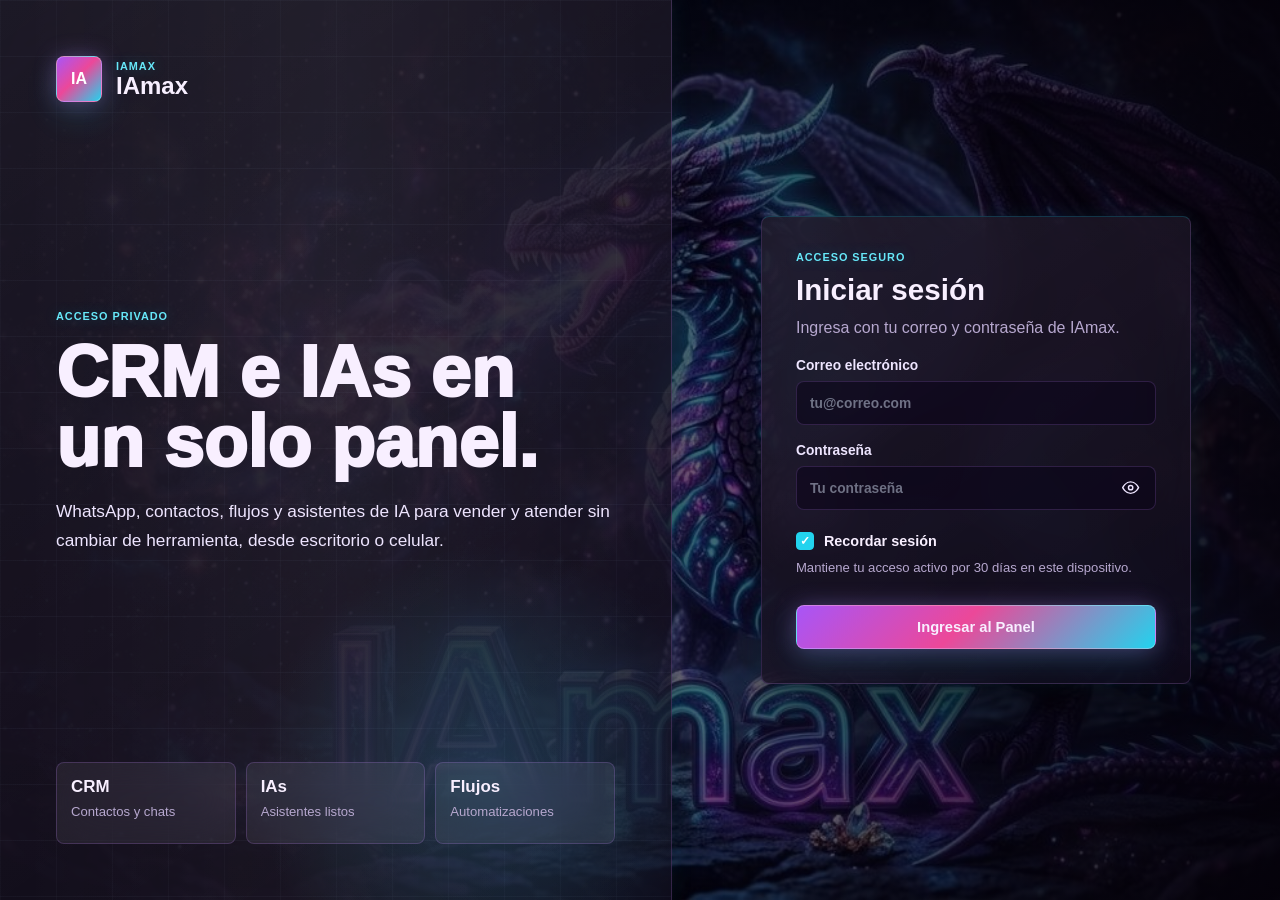
==== app/src/main/assets/dashboard/index.html @ 147bc179 "feat: initial commit IAmax Android APK" ====
<!doctype html>
<html lang="es">
  <head>
    <meta charset="UTF-8" />
    <script src="../chrome_shim.js"></script>
    <meta name="viewport" content="width=device-width, initial-scale=1.0" />
    <meta name="theme-color" content="#060a18" />
    <title>IAmax Dashboard</title>
    <link rel="stylesheet" href="./dashboard.css" />
  </head>
  <body class="client-dashboard">
    <div id="extensionLoadingScreen" class="extension-loading-screen" role="status" aria-live="polite" aria-label="Cargando IAmax">
      <div class="extension-loading-glow" aria-hidden="true"></div>
      <section class="extension-loading-card">
        <div class="extension-loading-brand">
          <span class="brand-mark">IA</span>
          <div>
            <p class="eyebrow">IAmax Workspace</p>
            <h1>Preparando tus perfiles</h1>
          </div>
        </div>

        <div class="extension-loading-profiles" aria-hidden="true">
          <div class="loading-profile-card is-active">
            <span class="loading-profile-avatar">IA</span>
            <span class="loading-profile-copy"><i></i><i></i></span>
            <b></b>
          </div>
          <div class="loading-profile-card">
            <span class="loading-profile-avatar">01</span>
            <span class="loading-profile-copy"><i></i><i></i></span>
            <b></b>
          </div>
          <div class="loading-profile-card">
            <span class="loading-profile-avatar">02</span>
            <span class="loading-profile-copy"><i></i><i></i></span>
            <b></b>
          </div>
        </div>

        <div class="extension-loading-progress" aria-hidden="true"><span></span></div>
        <p id="extensionLoadingText" class="extension-loading-text">Cargando perfiles y sesiones...</p>
      </section>
    </div>

    <div id="killSwitchOverlay" class="login-overlay hidden" style="z-index: 99999; background: rgba(1, 3, 10, 0.95); flex-direction: column; align-items: center; justify-content: center; text-align: center; gap: 20px;">
      <div style="background: rgba(255, 0, 85, 0.1); border: 1px solid var(--danger); padding: 40px; border-radius: 16px; max-width: 400px;">
        <h1 style="color: var(--danger); margin-bottom: 16px; font-size: 1.5rem;">Actualizacion obligatoria</h1>
        <p style="color: var(--muted); margin-bottom: 24px; line-height: 1.5;">Tu version de la extension IAmax es demasiado antigua y ya no es compatible. Descarga e instala la nueva version para continuar.</p>
        <a id="killSwitchLink" href="#" target="_blank" class="iamax-btn primary" style="width: 100%; justify-content: center;">Descargar nueva version</a>
      </div>
    </div>

    <div id="loginOverlay" class="login-overlay">
      <section class="login-brand-panel" aria-label="IAmax">
        <div class="login-brand">
          <span class="brand-mark">IA</span>
          <div>
            <p class="eyebrow">IAmax</p>
            <h1>IAmax</h1>
          </div>
        </div>

        <div class="login-copy">
          <p class="eyebrow">Acceso privado</p>
          <h2>CRM e IAs en un solo panel.</h2>
          <p>
            WhatsApp, contactos, flujos y asistentes de IA para vender y atender
            sin cambiar de herramienta, desde escritorio o celular.
          </p>
        </div>

        <div class="login-proof-grid" aria-label="Resumen">
          <div>
            <strong>CRM</strong>
            <span>Contactos y chats</span>
          </div>
          <div>
            <strong>IAs</strong>
            <span>Asistentes listos</span>
          </div>
          <div>
            <strong>Flujos</strong>
            <span>Automatizaciones</span>
          </div>
        </div>
      </section>

      <section class="login-form-panel" aria-label="Iniciar sesión">
        <form id="unifiedLoginForm" class="login-card">
          <div class="login-card-head">
            <p class="eyebrow">Acceso seguro</p>
            <h2>Iniciar sesión</h2>
            <p>Ingresa con tu correo y contraseña de IAmax.</p>
          </div>

          <label class="field" for="unifiedEmailInput">
            Correo electrónico
            <input
              id="unifiedEmailInput"
              class="unified-input"
              type="email"
              placeholder="tu@correo.com"
              autocomplete="email"
              required
            />
          </label>

          <label class="field" for="unifiedPasswordInput">
            Contraseña
            <span class="password-field">
              <input
                id="unifiedPasswordInput"
                class="unified-input"
                type="password"
                placeholder="Tu contraseña"
                autocomplete="current-password"
                required
              />
              <button id="togglePasswordBtn" class="icon-button" type="button" aria-label="Mostrar contraseña">
                <svg id="eyeIcon" viewBox="0 0 24 24" aria-hidden="true">
                  <path d="M1 12s4-8 11-8 11 8 11 8-4 8-11 8-11-8-11-8z"></path>
                  <circle cx="12" cy="12" r="3"></circle>
                </svg>
              </button>
            </span>
          </label>

          <div id="unified2faContainer" style="display: none;">
            <p style="font-size: 13px; color: var(--text-muted); margin-bottom: 12px; margin-top: 12px;">Se requiere código de verificación (2FA).</p>
            <label class="field" for="unified2faInput">
              Código 2FA
              <input
                id="unified2faInput"
                class="unified-input"
                type="text"
                placeholder="123456"
                autocomplete="one-time-code"
              />
            </label>
          </div>

          <div class="remember-session-field">
            <label class="remember-session-toggle" for="unifiedRememberSessionInput">
              <input id="unifiedRememberSessionInput" type="checkbox" checked />
              <span>Recordar sesión</span>
            </label>
            <small class="remember-session-help">Mantiene tu acceso activo por 30 días en este dispositivo.</small>
          </div>

          <button id="unifiedLoginBtn" class="unified-btn" type="submit">Ingresar</button>
          <p id="unifiedLoginError" class="form-error" role="alert"></p>
        </form>
      </section>
    </div>

    <div id="globalAnnouncementBanner" class="announcement-banner hidden" role="status"></div>

    <div class="bg-scene" aria-hidden="true">
      <div class="bg-image"></div>
      <div class="bg-overlay"></div>
      <div class="particles">
        <span class="particle purple p1"></span>
        <span class="particle cyan p2"></span>
        <span class="particle pink p3"></span>
        <span class="particle gold p4"></span>
        <span class="particle purple p5"></span>
        <span class="particle cyan p6"></span>
        <span class="particle pink p7"></span>
        <span class="particle gold p8"></span>
        <span class="particle purple p9"></span>
        <span class="particle cyan p10"></span>
        <span class="particle pink p11"></span>
        <span class="particle gold p12"></span>
      </div>
    </div>

    <div class="top-banner">
      <span>Suscripcion</span>
      <strong id="subscriptionTimer">Verificando...</strong>
    </div>

    <div id="notificationCenter" class="notification-center hidden">
      <button id="notificationBell" class="notification-bell" type="button" aria-label="Notificaciones">
        <svg viewBox="0 0 24 24" aria-hidden="true">
          <path d="M18 8a6 6 0 0 0-12 0c0 7-3 7-3 9h18c0-2-3-2-3-9"></path>
          <path d="M13.73 21a2 2 0 0 1-3.46 0"></path>
        </svg>
        <span id="notificationBadge" class="notification-badge hidden">1</span>
      </button>
      <section id="notificationPanel" class="notification-panel hidden" aria-label="Notificaciones">
        <h3>Notificaciones</h3>
        <div id="notificationEmpty" class="notification-empty">No hay notificaciones nuevas.</div>
        <p id="notificationLabel" class="notification-label hidden">Actualizacion version</p>
        <article id="notificationUpdateCard" class="notification-card hidden">
          <h4 id="notificationTitle">Cambios disponibles</h4>
          <ol id="notificationList">
            <li>Actualizacion 1.3.0: inyeccion Google/Gemini y ventana flotante.</li>
            <li>Bot WhatsApp y perfiles FLOW mas estables.</li>
            <li>Aviso DEBES ACTUALIZAR en rojo para versiones antiguas.</li>
            <li>Actualiza a 1.3.0 para seguir usando IAmax.</li>
          </ol>
          <button id="notificationUpdateAction" class="notification-action" type="button">Descargar</button>
        </article>
        <footer class="notification-footer">
          <button id="notificationHistory" type="button">Historial &gt;</button>
          <button id="notificationClose" type="button">Leido, cerrar ventana</button>
        </footer>
      </section>
    </div>

    <button id="referralCenterButton" class="referral-center-button hidden" type="button" aria-label="Abrir referidos">
      <svg viewBox="0 0 24 24" aria-hidden="true">
        <path d="M20 12v9H4v-9"></path>
        <path d="M2 7h20v5H2z"></path>
        <path d="M12 7v14"></path>
        <path d="M12 7H7.5a2.5 2.5 0 1 1 2.1-3.85L12 7Zm0 0h4.5a2.5 2.5 0 1 0-2.1-3.85L12 7Z"></path>
      </svg>
      <span>Referidos</span>
    </button>
    <section id="referralClientPanel" class="referral-client-panel hidden" aria-label="Referidos y premios">
      <header>
        <div>
          <small>Programa de referidos</small>
          <h3>Invita y gana creditos</h3>
        </div>
        <button id="closeReferralPanelButton" type="button" aria-label="Cerrar">×</button>
      </header>
      <div class="referral-client-summary">
        <div><span>Tu codigo</span><strong id="referralClientCode">Cargando...</strong></div>
        <div><span>Creditos</span><strong id="referralClientCredits">0</strong></div>
      </div>
      <button id="copyReferralClientCode" class="referral-copy-button" type="button">Copiar codigo</button>
      <form id="referralClientApplyForm" class="referral-client-form">
        <label for="referralClientInput">Codigo de quien te invito</label>
        <div>
          <input id="referralClientInput" type="text" placeholder="IAMAX123" autocomplete="off" />
          <button type="submit">Aplicar</button>
        </div>
      </form>
      <p id="referralClientMessage" class="referral-client-message"></p>
      <h4>Avisos privados</h4>
      <div id="referralClientNotifications" class="referral-client-notifications"></div>
      <h4>Premios disponibles</h4>
      <div id="referralClientRewards" class="referral-client-rewards"></div>
      <h4>Mis canjes</h4>
      <div id="referralClientHistory" class="referral-client-history"></div>
    </section>

    <div class="app-layout">
      <aside class="sidebar" aria-label="Navegacion principal">
        <div class="sidebar-header">
          <div class="sidebar-brand-row">
            <span class="brand-mark brand-mark-small">IA</span>
            <div>
              <img src="" id="sidebarLogo" class="sidebar-logo" alt="Logo del panel" />
              <h2 id="brandTitle">IAmax Dashboard</h2>
              <p id="brandSubtitle">Workspace profesional</p>
            </div>
          </div>
        </div>

        <div class="sidebar-scroll-container">
          <div class="shortcut-stack" aria-label="Accesos rapidos">
            <button id="openAuthButton" class="nav-category shortcut-card shortcut-auth" type="button">
              <svg viewBox="0 0 24 24" aria-hidden="true">
                <rect x="3" y="11" width="18" height="10" rx="2"></rect>
                <path d="M7 11V8a5 5 0 0 1 10 0v3"></path>
              </svg>
              <span>
                <strong>Authenticator 2FA</strong>
                <small>Codigos activos</small>
              </span>
            </button>

            <button id="openStreamingButton" class="nav-category shortcut-card shortcut-streaming" type="button">
              <svg viewBox="0 0 24 24" aria-hidden="true">
                <polygon points="7 4 20 12 7 20 7 4"></polygon>
              </svg>
              <span>
                <strong>Streaming</strong>
                <small>Perfiles premium</small>
              </span>
            </button>

            <button id="openMetodosButton" class="nav-category shortcut-card shortcut-metodos" type="button">
              <svg viewBox="0 0 24 24" aria-hidden="true">
                <path d="M5 4h14v16H5z"></path>
                <path d="M9 8h6M9 12h6M9 16h4"></path>
              </svg>
              <span>
                <strong>Metodos</strong>
                <small>Guias y accesos</small>
              </span>
            </button>

            <button id="openBotButton" class="nav-category shortcut-card shortcut-bot" type="button">
              <svg viewBox="0 0 24 24" aria-hidden="true">
                <path d="M21 11.5a8.5 8.5 0 0 1-12.3 7.6L3 21l1.9-5.7A8.5 8.5 0 1 1 21 11.5z"></path>
              </svg>
              <span>
                <strong>Bot WhatsApp</strong>
                <small>Centro de mensajes</small>
              </span>
            </button>
          </div>

          <div class="sidebar-section-label">Categorias</div>
          <nav class="sidebar-nav" id="categoryList" aria-label="Categorias"></nav>
        </div>

        <div class="sidebar-footer">
          <button id="openOwnerPanelBtn" class="ghost-button hidden" type="button" style="color: #fcd34d; margin-bottom: 8px;">⚙️ Panel de Dueño</button>
          <button id="openConfigButton" class="ghost-button hidden" type="button">Configuracion</button>
        </div>
      </aside>

      <div id="mobileSidebarOverlay" class="mobile-overlay" aria-hidden="true"></div>

      <main class="main-content">
        <header class="main-header">
          <button id="mobileMenuBtn" class="mobile-menu-btn" type="button" aria-label="Abrir menu">
            <svg viewBox="0 0 24 24" aria-hidden="true">
              <path d="M4 7h16M4 12h16M4 17h16"></path>
            </svg>
          </button>

          <div class="user-welcome">
            <span class="live-dot" aria-hidden="true"></span>
            <span>Bienvenido</span>
            <span id="userPlanBadge">Cargando plan...</span>
          </div>

          <div class="header-actions">
            <label class="search-shell" for="searchInput">
              <svg viewBox="0 0 24 24" aria-hidden="true">
                <circle cx="11" cy="11" r="7"></circle>
                <path d="m20 20-3.5-3.5"></path>
              </svg>
              <input id="searchInput" type="search" placeholder="Buscar herramienta..." autocomplete="off" />
            </label>
          </div>
        </header>

        <section class="extension-hero" id="extensionHero">
          <div class="extension-hero-bg" id="extensionHeroBg" aria-hidden="true"></div>
          <div class="extension-hero-content">
            <p class="eyebrow" id="extensionHeroKicker">IAmax Workspace</p>
            <h1 id="extensionHeroTitle">Tu centro de herramientas premium</h1>
            <p class="muted" id="extensionHeroText">
              Perfiles, sesiones y accesos organizados en un panel visual, elegante y vivo.
            </p>
          </div>
          <div class="extension-hero-stats" aria-label="Resumen del workspace">
            <span><strong id="heroToolTotal">0</strong> herramientas</span>
            <span><strong id="heroCategoryTotal">0</strong> categorias</span>
            <span><strong id="heroFeaturedTotal">0</strong> destacadas</span>
          </div>
        </section>

        <section id="feedbackBox" class="feedback-box hidden" role="status"></section>
        <section class="tool-list catalog-list" id="cardGrid" aria-label="Herramientas"></section>

        <section id="configDialog" class="config-dialog panel-view hidden">
          <form id="configForm" class="workspace-modal settings-modal">
            <header class="workspace-modal-header">
              <div>
                <p class="eyebrow">Configuracion</p>
                <h3 id="configTitle">Conexion y acceso</h3>
              </div>
              <button id="cancelConfigButton" class="modal-close" type="button" aria-label="Volver">Volver</button>
            </header>

            <div class="settings-grid">
              <section id="adminSection" class="settings-section">
                <h4>Owner</h4>
                <label class="field" for="ownerEmailInput">
                  Correo owner
                  <input id="ownerEmailInput" class="iamax-input" type="email" placeholder="owner@empresa.com" />
                </label>
                <label class="field" for="ownerPasswordInput">
                  Contrasena owner
                  <input id="ownerPasswordInput" class="iamax-input" type="password" placeholder="Solo si quieres iniciar como owner" />
                </label>
              </section>
            </div>

            <footer class="modal-actions">
              <button class="iamax-btn" type="button" id="cancelConfigButtonAlt">Volver</button>
              <button class="iamax-btn primary" type="submit">Guardar cambios</button>
            </footer>
          </form>
        </section>

        <section id="authDialog" class="config-dialog panel-view hidden">
          <section class="workspace-modal auth-card auth-modal">
            <header class="workspace-modal-header">
              <div>
                <p class="eyebrow">Seguridad</p>
                <h3 class="config-title">Authenticator</h3>
              </div>
              <button class="modal-close" id="closeAuthButton" type="button" aria-label="Volver">Volver</button>
            </header>
            <p class="workspace-modal-subtitle">Codigos de verificacion y credenciales listas para inyectar.</p>
            <div id="authList" class="auth-list"></div>
          </section>
        </section>

        <section id="streamingDialog" class="config-dialog panel-view hidden">
          <section class="workspace-modal auth-card library-modal">
            <header class="workspace-modal-header">
              <div>
                <p class="eyebrow">Biblioteca</p>
                <h3 class="config-title">Streaming</h3>
              </div>
              <button class="modal-close" id="closeStreamingButton" type="button" aria-label="Volver">Volver</button>
            </header>
            <p class="workspace-modal-subtitle">Plataformas organizadas como perfiles visuales con acceso rapido.</p>
            <div id="streamingList" class="tool-list catalog-list modal-card-grid"></div>
          </section>
        </section>

        <section id="metodosDialog" class="config-dialog panel-view hidden">
          <section class="workspace-modal auth-card library-modal">
            <header class="workspace-modal-header">
              <div>
                <p class="eyebrow">Biblioteca</p>
                <h3 class="config-title">Metodos</h3>
              </div>
              <button class="modal-close" id="closeMetodosButton" type="button" aria-label="Volver">Volver</button>
            </header>
            <p class="workspace-modal-subtitle">Guias y metodos listos para consultar desde un panel limpio.</p>
            <div id="metodosList" class="tool-list catalog-list modal-card-grid"></div>
          </section>
        </section>

        <dialog id="videoPlayerDialog" class="config-dialog">
          <section class="config-dialog-content video-modal">
            <h3 id="videoPlayerTitle">Tutorial</h3>
            <button class="modal-close" id="closeVideoPlayerButton" type="button" aria-label="Cerrar">Cerrar</button>
            <div class="video-frame">
              <iframe id="videoPlayerIframe" src="" title="Tutorial" allowfullscreen allow="autoplay"></iframe>
            </div>
          </section>
        </dialog>

        <section id="botDialog" class="config-dialog panel-view hidden">
          <section class="config-dialog-content bot-modal">
            <header class="workspace-modal-header">
              <div>
                <p class="eyebrow">IAmax Bot</p>
                <h3>Bot WhatsApp</h3>
              </div>
              <button type="button" class="modal-close" id="closeBotButton" aria-label="Volver">Volver</button>
            </header>
            <div class="bot-frame-shell">
              <iframe id="botIframe" src="about:blank" title="Bot WhatsApp"></iframe>
            </div>
          </section>
        </section>

        <template id="cardTemplate">
          <article class="iamax-card">
            <div class="iamax-wallpaper" aria-hidden="true"></div>
            <button class="iamax-btn danger clear-local-btn clear-cache-floating hidden" type="button" title="Limpiar cookies y sesion local">Limpiar perfil</button>
            <div class="iamax-overlay">
              <div class="iamax-head">
                <div class="iamax-title-block">
                  <p class="iamax-category tool-category"></p>
                  <h3 class="iamax-name tool-name"></h3>
                </div>
                <div class="live-badge-pc" data-card-id="" aria-label="Usuarios activos"></div>
              </div>
              <div class="iamax-footer">
                <p class="iamax-desc tool-notes"></p>
                <button class="iamax-btn options-btn" type="button">Opciones</button>
                <div class="iamax-actions hidden">
                  <button class="iamax-btn primary inject-card-btn" title="Inyectar credenciales automaticamente" type="button">Inyectar</button>
                  <button class="iamax-btn tutorial-btn hidden" type="button" title="Ver tutorial de esta herramienta">Tutorial</button>
                  <button class="iamax-btn fav-btn" title="Favorito" type="button">Favorito</button>

                  <button class="iamax-btn warning report-btn" type="button">Reportar</button>
                  <button class="iamax-btn primary upload-session-btn hidden" type="button">Guardar sesión</button>
                </div>
              </div>
            </div>
          </article>
        </template>
      </main>
    </div>

    <script type="module" src="./dashboard.js"></script>
  </body>
</html>
---- app/src/main/assets/dashboard/dashboard.css ----
:root {
  color-scheme: dark;
  --bg: #050713;
  --bg-deep: #02040b;
  --surface: rgba(10, 16, 31, 0.76);
  --surface-strong: rgba(8, 13, 25, 0.94);
  --surface-soft: rgba(255, 255, 255, 0.06);
  --line: rgba(174, 188, 214, 0.18);
  --line-strong: rgba(223, 232, 255, 0.28);
  --text: #ffffff;
  --muted: #b4c2d9;
  --muted-strong: #eef2ff;
  --blue: #2b7cff;
  --violet: #9b6cff;
  --cyan: #00e1ff;
  --teal: #00ffd5;
  --green: #00ffaa;
  --amber: #ffbe28;
  --danger: #ff4760;
  --accent-blue: var(--blue);
  --accent-violet: var(--violet);
  --accent-cyan: var(--cyan);
  --accent-red: var(--danger);
  --radius: 8px;
  --topbar-height: 42px;
  --sidebar-width: 284px;
  --shadow: 0 24px 60px rgba(0, 0, 0, 0.36);
  --shadow-soft: 0 14px 34px rgba(0, 0, 0, 0.24);
  --blur: blur(22px) saturate(1.08);
}

* {
  box-sizing: border-box;
}

html,
body {
  min-height: 100%;
}

html {
  background: var(--bg-deep);
}

body {
  margin: 0;
  color: var(--text);
  font-family: "Inter", "Segoe UI Variable Text", "Segoe UI", Arial, sans-serif;
  letter-spacing: 0;
}

body.client-dashboard {
  min-height: 100vh;
  overflow-x: hidden;
  background:
    radial-gradient(circle at 10% 8%, rgba(78, 140, 255, 0.2), transparent 28%),
    radial-gradient(circle at 88% 22%, rgba(45, 212, 191, 0.16), transparent 32%),
    radial-gradient(circle at 52% 110%, rgba(248, 184, 78, 0.08), transparent 38%),
    linear-gradient(180deg, #070b17 0%, #060a14 50%, #02040b 100%);
  background-size: 130% 130%, 130% 130%, 100% 100%, 100% 100%;
  animation: workspaceAmbient 18s ease-in-out infinite;
}

body.client-dashboard::before,
body.client-dashboard::after {
  position: fixed;
  inset: 0;
  content: "";
  pointer-events: none;
}

body.client-dashboard::before {
  z-index: -2;
  background:
    linear-gradient(rgba(161, 184, 218, 0.055) 1px, transparent 1px),
    linear-gradient(90deg, rgba(161, 184, 218, 0.045) 1px, transparent 1px);
  background-position: 0 0;
  background-size: 54px 54px;
  mask-image: linear-gradient(to bottom, rgba(0, 0, 0, 0.9), transparent 86%);
  animation: gridMove 22s linear infinite;
}

body.client-dashboard::after {
  z-index: -3;
  opacity: 0;
  background:
    linear-gradient(180deg, rgba(2, 5, 12, 0.15), rgba(2, 5, 12, 0.35)),
    var(--workspace-wallpaper);
  background-position: center;
  background-size: cover;
  transition: opacity 0.3s ease;
}

body.client-dashboard.has-workspace-wallpaper::after {
  opacity: 1;
}

button,
input,
select,
textarea {
  font: inherit;
}

button {
  -webkit-tap-highlight-color: transparent;
}

h1,
h2,
h3,
h4,
p {
  margin: 0;
}

a {
  color: inherit;
}

svg {
  width: 1.08rem;
  height: 1.08rem;
  fill: none;
  stroke: currentColor;
  stroke-linecap: round;
  stroke-linejoin: round;
  stroke-width: 2;
}

.hidden {
  display: none !important;
}

/* Pantalla inicial: conserva el lenguaje visual de perfiles del workspace. */
.extension-loading-screen {
  position: fixed;
  inset: 0;
  z-index: 1000000;
  display: grid;
  place-items: center;
  min-height: 100vh;
  padding: 24px;
  overflow: hidden;
  background:
    linear-gradient(90deg, rgba(5, 2, 11, 0.94), rgba(5, 2, 11, 0.64), rgba(5, 2, 11, 0.94)),
    url("./assets/iamax-dragon-bg.jpg") center / cover no-repeat;
  transition: opacity 0.28s ease, visibility 0.28s ease;
}

.extension-loading-screen.is-leaving {
  opacity: 0;
  visibility: hidden;
  pointer-events: none;
}

.extension-loading-glow {
  position: absolute;
  width: min(720px, 88vw);
  aspect-ratio: 1;
  border-radius: 50%;
  background: radial-gradient(circle, rgba(34, 211, 238, 0.18), rgba(168, 85, 247, 0.12) 34%, transparent 68%);
  filter: blur(10px);
  animation: loadingGlow 3.2s ease-in-out infinite;
}

.extension-loading-card {
  position: relative;
  width: min(620px, 100%);
  padding: clamp(22px, 4vw, 34px);
  overflow: hidden;
  background:
    linear-gradient(135deg, rgba(192, 132, 252, 0.14), rgba(34, 211, 238, 0.06)),
    rgba(8, 4, 20, 0.88);
  border: 1px solid rgba(192, 132, 252, 0.28);
  border-radius: 18px;
  box-shadow: 0 30px 90px rgba(0, 0, 0, 0.56), 0 0 42px rgba(34, 211, 238, 0.1);
  backdrop-filter: blur(22px) saturate(1.1);
}

.extension-loading-card::after {
  position: absolute;
  inset: 0;
  content: "";
  pointer-events: none;
  background: linear-gradient(105deg, transparent 24%, rgba(255, 255, 255, 0.08) 48%, transparent 72%);
  transform: translateX(-120%);
  animation: loadingSweep 2.4s ease-in-out infinite;
}

.extension-loading-brand {
  position: relative;
  z-index: 1;
  display: flex;
  align-items: center;
  gap: 14px;
}

.extension-loading-brand h1 {
  margin-top: 4px;
  font-size: clamp(1.25rem, 4vw, 1.75rem);
  line-height: 1.1;
}

.extension-loading-profiles {
  position: relative;
  z-index: 1;
  display: grid;
  gap: 10px;
  margin: 28px 0 24px;
}

.loading-profile-card {
  display: grid;
  grid-template-columns: 42px 1fr 9px;
  align-items: center;
  gap: 12px;
  min-height: 64px;
  padding: 10px 13px;
  opacity: 0.62;
  background: rgba(12, 6, 26, 0.7);
  border: 1px solid rgba(192, 132, 252, 0.18);
  border-radius: 10px;
  animation: loadingProfile 1.8s ease-in-out infinite;
}

.loading-profile-card:nth-child(2) { animation-delay: 0.18s; }
.loading-profile-card:nth-child(3) { animation-delay: 0.36s; }

.loading-profile-card.is-active {
  opacity: 1;
  border-color: rgba(34, 211, 238, 0.4);
}

.loading-profile-avatar {
  width: 42px;
  height: 42px;
  display: grid;
  place-items: center;
  color: #fff;
  font-size: 0.72rem;
  font-weight: 900;
  background: linear-gradient(135deg, #a855f7, #ec4899 48%, #22d3ee);
  border: 1px solid rgba(255, 255, 255, 0.26);
  border-radius: 9px;
}

.loading-profile-copy {
  display: grid;
  gap: 8px;
}

.loading-profile-copy i {
  display: block;
  width: min(220px, 74%);
  height: 7px;
  background: rgba(255, 255, 255, 0.2);
  border-radius: 999px;
}

.loading-profile-copy i:last-child {
  width: min(140px, 48%);
  height: 5px;
  opacity: 0.54;
}

.loading-profile-card b {
  width: 8px;
  height: 8px;
  background: #35f6bf;
  border-radius: 50%;
  box-shadow: 0 0 12px rgba(53, 246, 191, 0.72);
}

.extension-loading-progress {
  position: relative;
  z-index: 1;
  height: 4px;
  overflow: hidden;
  background: rgba(255, 255, 255, 0.08);
  border-radius: 999px;
}

.extension-loading-progress span {
  display: block;
  width: 46%;
  height: 100%;
  background: linear-gradient(90deg, #a855f7, #22d3ee, #35f6bf);
  border-radius: inherit;
  box-shadow: 0 0 16px rgba(34, 211, 238, 0.45);
  animation: loadingProgress 1.25s ease-in-out infinite;
}

.extension-loading-text {
  position: relative;
  z-index: 1;
  margin-top: 12px;
  color: var(--muted);
  font-size: 0.78rem;
  text-align: center;
}

@keyframes loadingGlow {
  0%, 100% { opacity: 0.7; transform: scale(0.94); }
  50% { opacity: 1; transform: scale(1.06); }
}

@keyframes loadingSweep {
  0%, 20% { transform: translateX(-120%); }
  80%, 100% { transform: translateX(120%); }
}

@keyframes loadingProfile {
  0%, 100% { transform: translateY(0); }
  50% { transform: translateY(-2px); border-color: rgba(34, 211, 238, 0.34); }
}

@keyframes loadingProgress {
  0% { transform: translateX(-105%); }
  100% { transform: translateX(320%); }
}

@media (max-width: 560px) {
  .extension-loading-screen { padding: 14px; }
  .extension-loading-card { padding: 20px 16px; border-radius: 14px; }
  .extension-loading-profiles { margin: 22px 0 20px; }
  .loading-profile-card { min-height: 58px; grid-template-columns: 38px 1fr 8px; }
  .loading-profile-avatar { width: 38px; height: 38px; }
}

@media (prefers-reduced-motion: reduce) {
  .extension-loading-glow,
  .extension-loading-card::after,
  .loading-profile-card,
  .extension-loading-progress span {
    animation: none;
  }
}

.muted {
  color: var(--muted);
}

.eyebrow,
.iamax-category,
.tool-category,
.sidebar-section-label {
  color: #00e1ff;
  font-size: 0.68rem;
  font-weight: 850;
  letter-spacing: 0.09em;
  line-height: 1.2;
  text-transform: uppercase;
}

@keyframes workspaceAmbient {
  0%,
  100% {
    background-position: 0% 0%, 100% 0%, 50% 100%, 0 0;
  }
  50% {
    background-position: 7% 5%, 92% 12%, 50% 100%, 0 0;
  }
}

@keyframes gridMove {
  to {
    background-position: 54px 54px;
  }
}

@keyframes panelEnter {
  from {
    opacity: 0;
    transform: translateY(14px);
  }
  to {
    opacity: 1;
    transform: translateY(0);
  }
}

@keyframes cardEnter {
  from {
    opacity: 0;
    transform: translateY(16px) scale(0.985);
  }
  to {
    opacity: 1;
    transform: translateY(0) scale(1);
  }
}

@keyframes scanSweep {
  0% {
    opacity: 0;
    transform: translateX(-120%) skewX(-16deg);
  }
  38% {
    opacity: 0.46;
  }
  100% {
    opacity: 0;
    transform: translateX(150%) skewX(-16deg);
  }
}

@keyframes livePulse {
  0% {
    box-shadow: 0 0 0 0 rgba(53, 211, 159, 0.48);
  }
  100% {
    box-shadow: 0 0 0 12px rgba(53, 211, 159, 0);
  }
}

@keyframes robotFloat {
  0%,
  100% {
    transform: translate3d(0, 0, 0) rotate(-3deg);
  }
  50% {
    transform: translate3d(0, -16px, 0) rotate(2deg);
  }
}

@keyframes robotArm {
  0%,
  100% {
    transform: rotate(10deg);
  }
  50% {
    transform: rotate(-14deg);
  }
}

@keyframes robotOrbit {
  to {
    transform: rotate(360deg);
  }
}

@keyframes robotBlink {
  0%,
  88%,
  100% {
    transform: scaleY(1);
  }
  92% {
    transform: scaleY(0.18);
  }
}

@keyframes beamSlide {
  0%,
  100% {
    opacity: 0.24;
    transform: translateX(-18px);
  }
  50% {
    opacity: 0.55;
    transform: translateX(18px);
  }
}

@keyframes progressLive {
  to {
    background-position: 160% 50%;
  }
}

/* Ambient robot */
.ai-robot-stage {
  position: fixed;
  inset: var(--topbar-height) 0 0 var(--sidebar-width);
  z-index: 0;
  overflow: hidden;
  pointer-events: none;
}

.ai-robot-stage::before {
  position: absolute;
  right: clamp(-180px, -10vw, -80px);
  top: clamp(80px, 15vh, 170px);
  width: clamp(440px, 46vw, 760px);
  aspect-ratio: 1;
  content: "";
  background:
    radial-gradient(circle, rgba(66, 217, 255, 0.14), transparent 54%),
    radial-gradient(circle at 38% 38%, rgba(53, 211, 159, 0.1), transparent 34%);
  filter: blur(4px);
}

.robot-orbit {
  position: absolute;
  right: clamp(-130px, -7vw, -52px);
  top: clamp(110px, 18vh, 230px);
  width: clamp(380px, 38vw, 650px);
  aspect-ratio: 1;
  border: 1px solid rgba(102, 224, 255, 0.22);
  border-radius: 50%;
  opacity: 0.62;
  animation: robotOrbit 28s linear infinite;
}

.robot-orbit::before,
.robot-orbit::after {
  position: absolute;
  width: 9px;
  height: 9px;
  content: "";
  background: var(--cyan);
  border-radius: 50%;
  box-shadow: 0 0 22px rgba(66, 217, 255, 0.8);
}

.robot-orbit::before {
  top: 11%;
  left: 22%;
}

.robot-orbit::after {
  right: 12%;
  bottom: 23%;
  background: var(--amber);
  box-shadow: 0 0 20px rgba(248, 184, 78, 0.72);
}

.robot-orbit.orbit-two {
  right: clamp(-86px, -4vw, -24px);
  top: clamp(145px, 22vh, 260px);
  width: clamp(300px, 30vw, 520px);
  border-color: rgba(53, 211, 159, 0.2);
  animation-duration: 18s;
  animation-direction: reverse;
}

.motion-robot {
  position: absolute;
  right: clamp(-28px, 2vw, 86px);
  top: clamp(260px, 36vh, 420px);
  width: clamp(180px, 19vw, 292px);
  height: clamp(250px, 27vw, 405px);
  opacity: 0.48;
  filter: drop-shadow(0 28px 42px rgba(0, 0, 0, 0.34));
  animation: robotFloat 7.4s ease-in-out infinite;
}

.robot-antenna {
  position: absolute;
  top: 0;
  left: 50%;
  width: 2px;
  height: 34px;
  background: linear-gradient(var(--cyan), transparent);
  transform: translateX(-50%);
}

.robot-antenna::before {
  position: absolute;
  top: -8px;
  left: 50%;
  width: 15px;
  height: 15px;
  content: "";
  background: var(--cyan);
  border-radius: 50%;
  box-shadow: 0 0 26px rgba(66, 217, 255, 0.9);
  transform: translateX(-50%);
}

.robot-head {
  position: absolute;
  top: 30px;
  left: 50%;
  width: 56%;
  height: 25%;
  background:
    linear-gradient(145deg, rgba(255, 255, 255, 0.16), transparent 42%),
    linear-gradient(180deg, rgba(20, 30, 52, 0.92), rgba(8, 15, 29, 0.96));
  border: 1px solid rgba(206, 235, 255, 0.28);
  border-radius: 22px 22px 18px 18px;
  box-shadow: inset 0 0 24px rgba(66, 217, 255, 0.1), 0 18px 42px rgba(0, 0, 0, 0.28);
  transform: translateX(-50%);
}

.robot-eye {
  position: absolute;
  top: 42%;
  width: 15%;
  height: 12%;
  background: var(--cyan);
  border-radius: 999px;
  box-shadow: 0 0 18px rgba(66, 217, 255, 0.76);
  animation: robotBlink 4.8s ease-in-out infinite;
}

.robot-eye.left {
  left: 27%;
}

.robot-eye.right {
  right: 27%;
}

.robot-mouth {
  position: absolute;
  left: 50%;
  bottom: 20%;
  width: 32%;
  height: 3px;
  background: linear-gradient(90deg, transparent, rgba(215, 237, 255, 0.82), transparent);
  border-radius: 999px;
  transform: translateX(-50%);
}

.robot-body {
  position: absolute;
  left: 50%;
  top: 29%;
  width: 72%;
  height: 38%;
  background:
    linear-gradient(145deg, rgba(255, 255, 255, 0.14), transparent 44%),
    linear-gradient(180deg, rgba(12, 23, 42, 0.9), rgba(6, 11, 22, 0.95));
  border: 1px solid rgba(206, 235, 255, 0.22);
  border-radius: 28px 28px 18px 18px;
  box-shadow: inset 0 0 32px rgba(45, 212, 191, 0.1), 0 28px 50px rgba(0, 0, 0, 0.3);
  transform: translateX(-50%);
}

.robot-core {
  position: absolute;
  inset: 28% 32%;
  background:
    radial-gradient(circle, rgba(66, 217, 255, 0.9), rgba(66, 217, 255, 0.2) 36%, transparent 68%),
    rgba(66, 217, 255, 0.06);
  border: 1px solid rgba(66, 217, 255, 0.36);
  border-radius: 50%;
  box-shadow: 0 0 34px rgba(66, 217, 255, 0.35);
}

.robot-arm {
  position: absolute;
  top: 38%;
  width: 12%;
  height: 28%;
  background: linear-gradient(180deg, rgba(142, 165, 196, 0.72), rgba(41, 58, 86, 0.52));
  border: 1px solid rgba(206, 235, 255, 0.16);
  border-radius: 999px;
  transform-origin: top center;
  animation: robotArm 5.8s ease-in-out infinite;
}

.robot-arm.left {
  left: 5%;
}

.robot-arm.right {
  right: 5%;
  animation-delay: -2s;
}

.robot-beam {
  position: absolute;
  right: clamp(12px, 4vw, 90px);
  top: clamp(430px, 55vh, 620px);
  width: clamp(320px, 32vw, 540px);
  height: 120px;
  background:
    linear-gradient(90deg, transparent, rgba(66, 217, 255, 0.18), rgba(53, 211, 159, 0.12), transparent),
    repeating-linear-gradient(90deg, transparent 0 20px, rgba(255, 255, 255, 0.08) 20px 21px);
  filter: blur(0.2px);
  opacity: 0.34;
  transform: skewY(-8deg);
  animation: beamSlide 4.6s ease-in-out infinite;
}

.announcement-banner,
.top-banner,
.app-layout {
  position: relative;
  z-index: 2;
}

/* Login */
.login-overlay {
  position: fixed;
  inset: 0;
  z-index: 999999;
  display: flex;
  min-height: 100vh;
  overflow: auto;
  background:
    radial-gradient(circle at 16% 20%, rgba(78, 140, 255, 0.2), transparent 34%),
    radial-gradient(circle at 85% 18%, rgba(45, 212, 191, 0.14), transparent 34%),
    #040710;
}

.login-brand-panel,
.login-form-panel {
  min-height: 100vh;
}

.login-brand-panel {
  position: relative;
  flex: 1.05;
  display: grid;
  align-content: space-between;
  gap: 40px;
  overflow: hidden;
  padding: clamp(26px, 5vw, 56px);
  background:
    linear-gradient(135deg, rgba(255, 255, 255, 0.075), transparent 42%),
    rgba(6, 12, 25, 0.82);
  border-right: 1px solid var(--line);
}

.login-brand-panel::before {
  position: absolute;
  inset: 0;
  content: "";
  background:
    linear-gradient(90deg, transparent, rgba(255, 255, 255, 0.055), transparent),
    linear-gradient(rgba(161, 184, 218, 0.06) 1px, transparent 1px),
    linear-gradient(90deg, rgba(161, 184, 218, 0.045) 1px, transparent 1px);
  background-size: 100% 100%, 56px 56px, 56px 56px;
  opacity: 0.75;
  pointer-events: none;
}

.login-brand-panel::after {
  position: absolute;
  right: -80px;
  bottom: -140px;
  width: min(520px, 62vw);
  aspect-ratio: 1;
  content: "";
  background: radial-gradient(circle, rgba(66, 217, 255, 0.18), transparent 64%);
  pointer-events: none;
}

.login-brand,
.login-copy,
.login-proof-grid {
  position: relative;
  z-index: 1;
}

.login-brand {
  display: flex;
  align-items: center;
  gap: 14px;
}

.brand-mark {
  width: 46px;
  height: 46px;
  display: grid;
  place-items: center;
  flex: 0 0 auto;
  color: #ffffff;
  font-weight: 900;
  background:
    linear-gradient(135deg, rgba(78, 140, 255, 0.96), rgba(45, 212, 191, 0.9)),
    #1b4ed8;
  border: 1px solid rgba(255, 255, 255, 0.24);
  border-radius: var(--radius);
  box-shadow: 0 14px 30px rgba(78, 140, 255, 0.24);
}

.brand-mark-small {
  width: 40px;
  height: 40px;
  font-size: 0.82rem;
}

.login-brand h1 {
  font-size: 1.5rem;
  line-height: 1;
}

.login-copy {
  max-width: 720px;
}

.login-copy h2 {
  max-width: 820px;
  margin-top: 14px;
  font-size: clamp(2.4rem, 5.6vw, 5.3rem);
  font-weight: 920;
  line-height: 0.98;
  text-wrap: balance;
}

.login-copy p:not(.eyebrow) {
  max-width: 640px;
  margin-top: 20px;
  color: var(--muted-strong);
  font-size: clamp(0.98rem, 1.5vw, 1.08rem);
  line-height: 1.65;
}

.login-proof-grid {
  display: grid;
  grid-template-columns: repeat(3, minmax(0, 1fr));
  gap: 10px;
  max-width: 650px;
}

.login-proof-grid div {
  min-height: 82px;
  padding: 14px;
  background: rgba(255, 255, 255, 0.065);
  border: 1px solid var(--line);
  border-radius: var(--radius);
  backdrop-filter: var(--blur);
}

.login-proof-grid strong,
.login-proof-grid span {
  display: block;
}

.login-proof-grid strong {
  font-size: 1.06rem;
}

.login-proof-grid span {
  margin-top: 7px;
  color: var(--muted);
  font-size: 0.82rem;
}

.remember-session-field {
  margin: 4px 0 12px;
}

.remember-session-toggle {
  display: inline-flex;
  align-items: center;
  gap: 10px;
  cursor: pointer;
  user-select: none;
  color: var(--text);
  font-size: 0.9rem;
  font-weight: 600;
}

.remember-session-toggle input[type="checkbox"] {
  appearance: none;
  width: 18px;
  height: 18px;
  border: 1px solid var(--line);
  border-radius: 4px;
  background: rgba(255, 255, 255, 0.05);
  cursor: pointer;
  position: relative;
  flex-shrink: 0;
  margin: 0;
}

.remember-session-toggle input[type="checkbox"]:checked {
  background: #22d3ee;
  border-color: #22d3ee;
}

.remember-session-toggle input[type="checkbox"]:checked::after {
  content: "✓";
  position: absolute;
  color: #fff;
  font-size: 12px;
  font-weight: 700;
  top: 50%;
  left: 50%;
  transform: translate(-50%, -50%);
}

.remember-session-help {
  display: block;
  margin-top: 6px;
  color: var(--muted);
  font-size: 0.82rem;
}

.login-form-panel {
  flex: 0.95;
  display: grid;
  place-items: center;
  padding: clamp(22px, 4vw, 52px);
}

.login-card {
  width: min(430px, 100%);
  display: grid;
  gap: 18px;
  padding: clamp(22px, 4vw, 34px);
  background:
    linear-gradient(145deg, rgba(255, 255, 255, 0.105), rgba(255, 255, 255, 0.034)),
    rgba(8, 13, 25, 0.9);
  border: 1px solid var(--line);
  border-top-color: var(--line-strong);
  border-radius: var(--radius);
  box-shadow: var(--shadow);
  backdrop-filter: var(--blur);
}

.login-card-head {
  display: grid;
  gap: 9px;
}

.login-card-head h2 {
  font-size: 1.85rem;
}

.login-card-head p:not(.eyebrow) {
  color: var(--muted);
  line-height: 1.5;
}

.field {
  display: grid;
  gap: 8px;
  color: var(--muted-strong);
  font-size: 0.86rem;
  font-weight: 740;
}

.unified-input,
.iamax-input,
.search-shell input {
  width: 100%;
  min-width: 0;
  color: var(--text);
  background: rgba(255, 255, 255, 0.07);
  border: 1px solid rgba(202, 218, 246, 0.13);
  border-radius: var(--radius);
  outline: none;
  transition: border-color 0.2s ease, background 0.2s ease, box-shadow 0.2s ease;
}

.unified-input,
.iamax-input {
  min-height: 44px;
  padding: 11px 13px;
}

.unified-input::placeholder,
.iamax-input::placeholder,
.search-shell input::placeholder {
  color: rgba(215, 226, 244, 0.48);
}

.unified-input:focus,
.iamax-input:focus,
.search-shell:focus-within {
  border-color: rgba(102, 224, 255, 0.5);
  background: rgba(255, 255, 255, 0.09);
  box-shadow: 0 0 0 4px rgba(66, 217, 255, 0.12);
}

.password-field {
  position: relative;
  display: block;
}

.password-field .unified-input {
  padding-right: 48px;
}

.icon-button {
  position: absolute;
  top: 50%;
  right: 8px;
  width: 34px;
  height: 34px;
  display: grid;
  place-items: center;
  color: var(--muted-strong);
  background: transparent;
  border: 0;
  border-radius: var(--radius);
  cursor: pointer;
  transform: translateY(-50%);
}

.icon-button:hover {
  color: white;
  background: rgba(255, 255, 255, 0.08);
}

.unified-btn,
.iamax-btn,
.ghost-button,
.modal-close {
  min-height: 36px;
  display: inline-flex;
  align-items: center;
  justify-content: center;
  gap: 8px;
  padding: 9px 13px;
  color: var(--text);
  font-size: 0.84rem;
  font-weight: 850;
  line-height: 1.1;
  text-decoration: none;
  background: rgba(255, 255, 255, 0.075);
  border: 1px solid rgba(202, 218, 246, 0.14);
  border-radius: var(--radius);
  cursor: pointer;
  transition: transform 0.18s ease, border-color 0.18s ease, background 0.18s ease, box-shadow 0.18s ease;
}

.unified-btn {
  width: 100%;
  min-height: 44px;
  font-size: 0.92rem;
}

.unified-btn,
.iamax-btn.primary {
  background:
    linear-gradient(135deg, #4f66ff, #3b82f6 48%, #15b8a6),
    #2d65f6;
  border-color: rgba(255, 255, 255, 0.2);
  box-shadow: 0 14px 30px rgba(59, 130, 246, 0.24);
}

.iamax-btn.warning {
  color: #ffe5b7;
  background: rgba(248, 184, 78, 0.12);
  border-color: rgba(248, 184, 78, 0.34);
}

.iamax-btn.danger {
  color: #ffd4dc;
  background: rgba(255, 101, 120, 0.14);
  border-color: rgba(255, 101, 120, 0.36);
}

.iamax-btn.ghost {
  background: rgba(255, 255, 255, 0.055);
}

.iamax-btn:hover,
.ghost-button:hover,
.unified-btn:hover,
.modal-close:hover {
  transform: translateY(-1px);
  border-color: rgba(102, 224, 255, 0.42);
  background-color: rgba(255, 255, 255, 0.11);
  box-shadow: 0 12px 24px rgba(0, 0, 0, 0.18);
}

.unified-btn:active,
.iamax-btn:active,
.ghost-button:active,
.modal-close:active {
  transform: translateY(0);
}

.form-error {
  display: none;
  padding: 11px 13px;
  color: #ffd4dc;
  background: rgba(255, 101, 120, 0.12);
  border: 1px solid rgba(255, 101, 120, 0.3);
  border-radius: var(--radius);
  font-size: 0.88rem;
  line-height: 1.45;
}

/* Global bars */
.announcement-banner,
.top-banner,
.incognito-permission-banner,
body.client-dashboard > div[style*="#ff4d4d"] {
  color: #ffffff !important;
  text-align: center !important;
  font-weight: 850 !important;
}

.announcement-banner {
  padding: 12px 18px;
  background: linear-gradient(90deg, rgba(248, 184, 78, 0.96), rgba(78, 140, 255, 0.96)), #3b82f6;
  border-bottom: 1px solid rgba(255, 255, 255, 0.18);
}

.top-banner {
  position: sticky;
  top: 0;
  z-index: 90;
  height: var(--topbar-height);
  display: flex;
  align-items: center;
  justify-content: center;
  gap: 10px;
  overflow: hidden;
  padding: 0 18px;
  background: linear-gradient(90deg, #4554ec, #277fe8 56%, #16a89c), #2f7cff;
  border-bottom: 1px solid rgba(255, 255, 255, 0.18);
  box-shadow: 0 12px 26px rgba(47, 124, 255, 0.2);
}

.top-banner::after {
  position: absolute;
  inset: 0;
  width: 36%;
  content: "";
  background: linear-gradient(90deg, transparent, rgba(255, 255, 255, 0.22), transparent);
  animation: scanSweep 6.8s ease-in-out infinite;
}

.top-banner span,
.top-banner strong {
  position: relative;
  z-index: 1;
}

.top-banner span {
  color: rgba(255, 255, 255, 0.72);
  font-size: 0.73rem;
  letter-spacing: 0.09em;
  text-transform: uppercase;
}

.top-banner strong {
  font-size: 0.88rem;
}

.incognito-permission-banner,
body.client-dashboard > div[style*="#ff4d4d"] {
  position: sticky !important;
  top: 0 !important;
  z-index: 120 !important;
  padding: 12px 20px !important;
  background: linear-gradient(90deg, rgba(92, 29, 44, 0.98), rgba(30, 52, 100, 0.96)) !important;
  border-bottom: 1px solid rgba(255, 255, 255, 0.22) !important;
}

.update-banner {
  position: sticky;
  top: 0;
  z-index: 9999;
  display: flex;
  align-items: center;
  justify-content: center;
  gap: 12px;
  padding: 11px 46px 11px 18px;
  color: #07111f;
  font-size: 0.88rem;
  font-weight: 800;
  background: linear-gradient(90deg, #ffd27a, #80f2dc);
}

.update-icon {
  width: 22px;
  height: 22px;
  display: grid;
  place-items: center;
  color: #07111f;
  border: 1px solid rgba(7, 17, 31, 0.28);
  border-radius: 50%;
}

.update-banner .iamax-btn {
  min-height: 30px;
  padding: 7px 12px;
  color: #ffffff !important;
  background: #07111f !important;
  border-color: transparent !important;
}

.close-update-btn {
  position: absolute;
  top: 50%;
  right: 16px;
  width: 30px;
  height: 30px;
  color: rgba(7, 17, 31, 0.62);
  background: transparent;
  border: 0;
  cursor: pointer;
  transform: translateY(-50%);
}

.close-update-btn:hover {
  color: #07111f;
}

.notification-center {
  position: relative;
  z-index: 9500;
  display: flex;
  flex-direction: column;
  align-items: flex-end;
  gap: 8px;
  flex: 0 0 auto;
}

.notification-bell {
  position: relative;
  width: 44px;
  height: 44px;
  display: grid;
  place-items: center;
  color: #ede9fe;
  background: rgba(24, 16, 45, 0.96);
  border: 1px solid rgba(139, 92, 246, 0.48);
  border-radius: 12px;
  box-shadow: 0 16px 34px rgba(0, 0, 0, 0.32);
  cursor: pointer;
}

.notification-bell svg {
  width: 20px;
  height: 20px;
  fill: none;
  stroke: currentColor;
  stroke-width: 2;
  stroke-linecap: round;
  stroke-linejoin: round;
}

.notification-badge {
  position: absolute;
  top: -5px;
  right: -5px;
  min-width: 18px;
  height: 18px;
  padding: 0 5px;
  display: grid;
  place-items: center;
  color: #ffffff;
  font-size: 0.68rem;
  font-weight: 900;
  background: #ff445f;
  border: 2px solid #121212;
  border-radius: 999px;
}

.notification-panel {
  position: fixed;
  top: calc(var(--topbar-height) + 74px);
  right: 22px;
  width: min(400px, calc(100vw - 32px));
  padding: 24px;
  color: #f8fafc;
  background: rgba(20, 13, 38, 0.98);
  border: 1px solid rgba(139, 92, 246, 0.38);
  border-radius: 8px;
  box-shadow: 0 26px 70px rgba(0, 0, 0, 0.46);
}

.notification-panel h3 {
  margin: 0 0 16px;
  font-size: 1.35rem;
  letter-spacing: 0;
}

.notification-empty {
  padding: 18px;
  color: #c4b5fd;
  background: rgba(124, 58, 237, 0.1);
  border: 1px solid rgba(167, 139, 250, 0.24);
  border-radius: 6px;
  font-size: 0.88rem;
  text-align: center;
}

.notification-label {
  margin: 0 0 10px;
  color: #c4b5fd;
  font-size: 0.92rem;
  font-weight: 800;
}

.notification-card {
  padding: 18px;
  background: rgba(13, 8, 27, 0.82);
  border: 1px solid rgba(167, 139, 250, 0.2);
  border-radius: 6px;
}

.notification-card h4 {
  margin: 0 0 12px;
  color: #f8fafc;
  font-size: 0.92rem;
}

.notification-card ol {
  margin: 0 0 16px 18px;
  padding: 0;
  color: rgba(255, 255, 255, 0.62);
  font-size: 0.82rem;
  line-height: 1.55;
}

.notification-action {
  min-height: 34px;
  padding: 8px 14px;
  color: #ffffff;
  font-weight: 800;
  background: #7c3aed;
  border: 0;
  border-radius: 5px;
  cursor: pointer;
}

.notification-progress {
  display: grid;
  grid-template-columns: minmax(0, 1fr) auto;
  align-items: center;
  gap: 10px;
  margin: 0 0 14px;
  color: rgba(255, 255, 255, 0.72);
  font-size: 0.78rem;
  font-weight: 800;
}

.notification-progress-track {
  height: 7px;
  overflow: hidden;
  background: rgba(196, 181, 253, 0.16);
  border-radius: 999px;
}

.notification-progress-track span {
  display: block;
  width: 0%;
  height: 100%;
  background: linear-gradient(90deg, #7c3aed, #c084fc);
}

.notification-footer {
  display: flex;
  justify-content: space-between;
  gap: 12px;
  margin-top: 18px;
}

.notification-footer button {
  padding: 0;
  color: #a78bfa;
  font-weight: 800;
  background: transparent;
  border: 0;
  cursor: pointer;
}

@media (max-width: 720px) {
  .notification-center {
    position: relative;
  }

  .notification-panel {
    top: calc(var(--topbar-height) + 104px);
    right: 10px;
    padding: 18px;
  }
}

/* App layout */
.app-layout {
  display: grid;
  grid-template-columns: var(--sidebar-width) minmax(0, 1fr);
  min-height: calc(100vh - var(--topbar-height));
}

.sidebar {
  position: sticky;
  top: var(--topbar-height);
  z-index: 80;
  height: calc(100vh - var(--topbar-height));
  display: grid;
  grid-template-rows: auto minmax(0, 1fr) auto;
  gap: 14px;
  padding: 20px 16px;
  overflow: hidden;
  background:
    linear-gradient(180deg, rgba(12, 18, 36, 0.96), rgba(4, 7, 15, 0.96)),
    rgba(7, 11, 22, 0.94);
  border-right: 1px solid var(--line);
  box-shadow: 16px 0 46px rgba(0, 0, 0, 0.26);
  backdrop-filter: var(--blur);
}

.sidebar-header {
  padding-bottom: 15px;
  border-bottom: 1px solid rgba(255, 255, 255, 0.09);
}

.sidebar-brand-row {
  display: flex;
  align-items: center;
  gap: 12px;
  min-width: 0;
}

.sidebar-logo {
  display: none;
  max-width: 148px;
  max-height: 46px;
  object-fit: contain;
  margin-bottom: 6px;
  border-radius: var(--radius);
}

.sidebar-logo[src]:not([src=""]) {
  display: block;
}

.sidebar-header h2 {
  overflow: hidden;
  color: white;
  font-size: 1.04rem;
  font-weight: 900;
  line-height: 1.1;
  text-overflow: ellipsis;
  white-space: nowrap;
}

.sidebar-header p {
  margin-top: 5px;
  color: var(--muted);
  font-size: 0.8rem;
}

.sidebar-scroll-container {
  min-height: 0;
  display: grid;
  align-content: start;
  gap: 16px;
  overflow-y: auto;
  padding-right: 3px;
  scrollbar-width: thin;
  scrollbar-color: rgba(102, 224, 255, 0.42) transparent;
}

.sidebar-scroll-container::-webkit-scrollbar,
.catalog-list::-webkit-scrollbar,
.modal-card-grid::-webkit-scrollbar,
.auth-list::-webkit-scrollbar,
.settings-modal::-webkit-scrollbar,
.settings-grid::-webkit-scrollbar {
  width: 8px;
}

.sidebar-scroll-container::-webkit-scrollbar-thumb,
.catalog-list::-webkit-scrollbar-thumb,
.modal-card-grid::-webkit-scrollbar-thumb,
.auth-list::-webkit-scrollbar-thumb,
.settings-modal::-webkit-scrollbar-thumb,
.settings-grid::-webkit-scrollbar-thumb {
  background: linear-gradient(180deg, var(--cyan), var(--teal));
  border-radius: 999px;
}

.shortcut-stack,
.sidebar-nav {
  display: grid;
  gap: 8px;
}

.sidebar-section-label {
  margin-top: 3px;
  color: rgba(215, 226, 244, 0.64);
}

.nav-category {
  width: 100%;
  min-height: 40px;
  display: flex;
  align-items: center;
  gap: 10px;
  padding: 10px 12px;
  color: var(--muted-strong);
  text-align: left;
  background: rgba(255, 255, 255, 0.052);
  border: 1px solid rgba(202, 218, 246, 0.1);
  border-left: 3px solid rgba(202, 218, 246, 0.18);
  border-radius: var(--radius);
  cursor: pointer;
  transition: transform 0.18s ease, border-color 0.18s ease, background 0.18s ease, color 0.18s ease;
}

.nav-category:hover,
.nav-category.active {
  color: white;
  background:
    linear-gradient(135deg, rgba(78, 140, 255, 0.18), rgba(45, 212, 191, 0.08)),
    rgba(255, 255, 255, 0.064);
  border-color: rgba(102, 224, 255, 0.28);
  transform: translateX(3px);
}

.shortcut-card {
  min-height: 62px;
}

.shortcut-card svg {
  width: 21px;
  height: 21px;
  flex: 0 0 auto;
}

.shortcut-card strong,
.shortcut-card small {
  display: block;
}

.shortcut-card strong {
  font-size: 0.86rem;
  line-height: 1.2;
}

.shortcut-card small {
  margin-top: 4px;
  color: rgba(215, 226, 244, 0.58);
  font-size: 0.72rem;
}

.shortcut-auth {
  border-left-color: var(--cyan);
}

.shortcut-streaming {
  border-left-color: var(--amber);
}

.shortcut-metodos {
  border-left-color: var(--violet);
}

.shortcut-bot {
  border-left-color: var(--green);
}

.sidebar-footer {
  padding-top: 13px;
  border-top: 1px solid rgba(255, 255, 255, 0.09);
}

.sidebar-footer .ghost-button {
  width: 100%;
}

/* Main */
.main-content {
  position: relative;
  z-index: 1;
  min-width: 0;
  display: flex;
  flex-direction: column;
  background: linear-gradient(180deg, rgba(5, 8, 18, 0.34), rgba(5, 8, 18, 0));
}

.main-header {
  position: sticky;
  top: var(--topbar-height);
  z-index: 70;
  min-height: 66px;
  display: grid;
  grid-template-columns: auto minmax(0, 1fr) minmax(240px, 440px);
  align-items: center;
  gap: 16px;
  padding: 11px clamp(16px, 2.5vw, 30px);
  background: rgba(7, 12, 25, 0.72);
  border-bottom: 1px solid rgba(202, 218, 246, 0.12);
  backdrop-filter: var(--blur);
}

.mobile-menu-btn {
  width: 40px;
  height: 40px;
  display: none;
  place-items: center;
  color: white;
  background: rgba(255, 255, 255, 0.08);
  border: 1px solid rgba(202, 218, 246, 0.14);
  border-radius: var(--radius);
  cursor: pointer;
}

.user-welcome {
  min-width: 0;
  display: inline-flex;
  align-items: center;
  gap: 9px;
  color: var(--muted-strong);
  font-size: 0.84rem;
  font-weight: 820;
}

.user-welcome > span:not(.live-dot) {
  overflow: hidden;
  text-overflow: ellipsis;
  white-space: nowrap;
}

.live-dot {
  width: 9px;
  height: 9px;
  flex: 0 0 auto;
  background: var(--green);
  border-radius: 999px;
  animation: livePulse 1.8s ease-out infinite;
}

#userPlanBadge {
  color: white;
}

.role-badge {
  display: inline-flex;
  align-items: center;
  gap: 6px;
  padding: 4px 10px;
  border-radius: 999px;
  font-size: 0.72rem;
  font-weight: 800;
  letter-spacing: 0.08em;
  text-transform: uppercase;
  vertical-align: middle;
}

.role-badge-owner {
  color: #fff7ed;
  background: linear-gradient(135deg, rgba(251, 191, 36, 0.95), rgba(245, 158, 11, 0.88));
  border: 1px solid rgba(253, 224, 71, 0.75);
  box-shadow: 0 0 18px rgba(251, 191, 36, 0.35);
}

.role-badge-admin {
  color: #ecfeff;
  background: linear-gradient(135deg, rgba(34, 211, 238, 0.85), rgba(14, 165, 233, 0.75));
  border: 1px solid rgba(103, 232, 249, 0.65);
}

.role-badge-supervisor {
  color: #f5f3ff;
  background: linear-gradient(135deg, rgba(168, 85, 247, 0.85), rgba(124, 58, 237, 0.75));
  border: 1px solid rgba(192, 132, 252, 0.65);
}

body.is-owner-session .top-banner.owner-mode {
  background:
    linear-gradient(90deg, rgba(251, 191, 36, 0.42), rgba(245, 158, 11, 0.28) 48%, rgba(34, 211, 238, 0.22)),
    rgba(8, 4, 17, 0.88) !important;
  border-bottom: 1px solid rgba(251, 191, 36, 0.72) !important;
  box-shadow: 0 0 26px rgba(251, 191, 36, 0.28), 0 12px 36px rgba(245, 158, 11, 0.18) !important;
}

body.is-owner-session .top-banner.owner-mode strong {
  color: #fde68a;
  text-shadow: 0 0 16px rgba(251, 191, 36, 0.65);
}

.login-proof-grid .proof-role-active {
  border-color: rgba(251, 191, 36, 0.72) !important;
  background: rgba(251, 191, 36, 0.12) !important;
  box-shadow: 0 0 20px rgba(251, 191, 36, 0.18);
}

.login-proof-grid .proof-role-active::before {
  content: "✓";
  position: absolute;
  top: 10px;
  right: 10px;
  width: 22px;
  height: 22px;
  display: grid;
  place-items: center;
  border-radius: 999px;
  font-size: 0.72rem;
  font-weight: 800;
  color: #fff;
  background: linear-gradient(135deg, #fbbf24, #f59e0b);
}

.login-proof-grid div {
  position: relative;
}

.header-actions {
  min-width: 0;
  display: flex;
  align-items: center;
  justify-content: flex-end;
  gap: 10px;
}

.search-shell {
  flex: 1 1 auto;
  min-width: 160px;
  min-height: 40px;
  display: flex;
  align-items: center;
  gap: 9px;
  padding: 0 12px;
  color: var(--muted);
  background: rgba(255, 255, 255, 0.065);
  border: 1px solid rgba(202, 218, 246, 0.12);
  border-radius: 999px;
}

.search-shell svg {
  width: 18px;
  height: 18px;
  flex: 0 0 auto;
}

.search-shell input {
  min-height: 38px;
  padding: 0;
  background: transparent;
  border: 0;
  box-shadow: none;
}

.extension-hero {
  position: relative;
  min-height: clamp(210px, 24vw, 310px);
  display: grid;
  grid-template-columns: minmax(0, 1fr) minmax(160px, 230px);
  align-items: end;
  gap: 22px;
  margin: clamp(16px, 2.5vw, 28px) clamp(16px, 2.5vw, 30px) 0;
  padding: clamp(22px, 4vw, 42px);
  overflow: hidden;
  isolation: isolate;
  background: transparent;
  border: 1px solid rgba(174, 188, 214, 0.1);
  border-top-color: rgba(223, 232, 255, 0.15);
  border-radius: var(--radius);
  box-shadow: var(--shadow);
  animation: panelEnter 0.55s ease both;
}

.extension-hero::before {
  position: absolute;
  inset: 0;
  z-index: 2;
  width: 42%;
  content: "";
  background: linear-gradient(90deg, transparent, rgba(255, 255, 255, 0.15), transparent);
  pointer-events: none;
  animation: scanSweep 7.4s ease-in-out infinite;
}

.extension-hero::after {
  display: none;
}

.extension-hero-bg {
  display: none;
}

.extension-hero:hover .extension-hero-bg {
  opacity: 1;
  transform: scale(1.028);
}

.extension-hero-content,
.extension-hero-stats {
  position: relative;
  z-index: 3;
}

.extension-hero h1 {
  max-width: 820px;
  margin-top: 10px;
  font-size: clamp(1.9rem, 3.8vw, 3.8rem);
  font-weight: 940;
  line-height: 1.02;
  text-wrap: balance;
}

.extension-hero .muted {
  max-width: 650px;
  margin-top: 14px;
  color: #dce7f8;
  font-size: clamp(0.94rem, 1.25vw, 1.04rem);
  line-height: 1.58;
}

.extension-hero-stats {
  display: grid;
  gap: 9px;
  min-width: 160px;
}

.extension-hero-stats span,
.workspace-count {
  display: flex;
  align-items: center;
  justify-content: space-between;
  gap: 10px;
  min-height: 40px;
  padding: 9px 11px;
  color: var(--muted-strong);
  font-size: 0.78rem;
  background: rgba(255, 255, 255, 0.07);
  border: 1px solid rgba(202, 218, 246, 0.16);
  border-radius: var(--radius);
  backdrop-filter: blur(14px);
}

.extension-hero-stats strong {
  color: white;
  font-size: 1.1rem;
}

.feedback-box {
  margin: 16px clamp(16px, 2.5vw, 30px) 0;
  padding: 12px 14px;
  color: #dce7f8;
  background: rgba(78, 140, 255, 0.12);
  border: 1px solid rgba(78, 140, 255, 0.3);
  border-radius: var(--radius);
}

.feedback-box[data-type="success"] {
  color: #c9ffe8;
  background: rgba(53, 211, 159, 0.12);
  border-color: rgba(53, 211, 159, 0.32);
}

.feedback-box[data-type="error"] {
  color: #ffd4dc;
  background: rgba(255, 101, 120, 0.12);
  border-color: rgba(255, 101, 120, 0.34);
}

.tool-list,
.catalog-list {
  width: 100%;
}

.catalog-list {
  display: grid;
  gap: 22px;
  padding: clamp(16px, 2.4vw, 28px) clamp(16px, 2.5vw, 30px) 36px;
}

.catalog-section {
  position: relative;
  overflow: hidden;
  padding: 18px 0 4px;
  border-top: 1px solid rgba(202, 218, 246, 0.12);
  animation: panelEnter 0.5s ease both;
}

.catalog-section:not(.is-visible),
.iamax-card:not(.is-visible),
.empty-state-panel:not(.is-visible) {
  opacity: 0;
  transform: translateY(14px);
}

.catalog-section.is-visible,
.iamax-card.is-visible,
.empty-state-panel.is-visible {
  opacity: 1;
  transform: translateY(0);
}

.section-heading {
  position: relative;
  z-index: 1;
  min-height: 54px;
  display: flex;
  align-items: center;
  justify-content: space-between;
  gap: 12px;
  margin-bottom: 12px;
}

.section-heading h2 {
  margin-top: 4px;
  font-size: clamp(1.18rem, 2vw, 1.5rem);
  line-height: 1.12;
}

.section-wallpaper {
  position: absolute;
  inset: 0;
  z-index: 0;
  opacity: 0.18;
  filter: saturate(1.08) contrast(1.05);
  mask-image: linear-gradient(90deg, rgba(0, 0, 0, 0.75), transparent 76%);
  pointer-events: none;
}

.catalog-grid,
.modal-card-grid {
  position: relative;
  z-index: 1;
  display: grid;
  gap: 14px;
}

.catalog-grid {
  grid-template-columns: repeat(auto-fill, minmax(220px, 260px));
  justify-content: start;
}

.iamax-card {
  position: relative;
  min-height: 232px;
  overflow: hidden;
  isolation: isolate;
  background: rgba(8, 13, 25, 0.84);
  border: 1px solid rgba(202, 218, 246, 0.16);
  border-radius: var(--radius);
  box-shadow: var(--shadow-soft);
  transform-style: preserve-3d;
  transition: transform 0.22s ease, border-color 0.22s ease, box-shadow 0.22s ease;
  animation: cardEnter 0.48s ease both;
  animation-delay: var(--motion-delay, 0ms);
}

.iamax-card::before {
  position: absolute;
  inset: 0;
  z-index: 2;
  width: 46%;
  content: "";
  background: linear-gradient(90deg, transparent, rgba(255, 255, 255, 0.18), transparent);
  opacity: 0;
  pointer-events: none;
}

.iamax-card:hover::before {
  animation: scanSweep 1.1s ease-out;
}

.iamax-card:hover {
  border-color: rgba(102, 224, 255, 0.46);
  box-shadow: 0 22px 52px rgba(0, 0, 0, 0.36), 0 0 0 1px rgba(66, 217, 255, 0.1);
  transform: translateY(-4px);
}

.iamax-card.expanded {
  min-height: 314px;
}

.iamax-wallpaper {
  position: absolute;
  inset: 0;
  z-index: 0;
  background-position: center;
  background-size: cover;
  opacity: 0.92;
  filter: saturate(1.06) contrast(1.04);
  transform: scale(1.015);
  transition: opacity 0.28s ease, transform 0.32s ease;
}

.iamax-card:hover .iamax-wallpaper {
  opacity: 1;
  transform: scale(1.055);
}

.iamax-overlay {
  position: relative;
  z-index: 1;
  min-height: inherit;
  display: flex;
  flex-direction: column;
  justify-content: space-between;
  gap: 22px;
  padding: 16px;
  background:
    linear-gradient(180deg, rgba(3, 7, 16, 0.08) 0%, rgba(3, 7, 16, 0.58) 48%, rgba(3, 7, 16, 0.96) 100%),
    linear-gradient(115deg, rgba(78, 140, 255, 0.12), rgba(45, 212, 191, 0.08));
}

.iamax-head {
  display: flex;
  align-items: flex-start;
  gap: 11px;
  min-width: 0;
}

.iamax-title-block {
  flex: 1;
  min-width: 0;
}

.live-badge-pc {
  display: inline-flex;
  align-items: center;
  gap: 6px;
  flex: 0 0 auto;
  min-height: 24px;
  margin-top: 2px;
  padding: 4px 8px;
  color: #d1fae5;
  background: rgba(16, 185, 129, 0.16);
  border: 1px solid rgba(52, 211, 153, 0.42);
  border-radius: 8px;
  font-size: 0.7rem;
  font-weight: 850;
  line-height: 1;
  white-space: nowrap;
}

.live-badge-pc::before {
  width: 7px;
  height: 7px;
  content: "";
  background: #34d399;
  border-radius: 50%;
  box-shadow: 0 0 10px rgba(52, 211, 153, 0.9);
}

.iamax-badge {
  width: 44px;
  height: 44px;
  display: grid;
  place-items: center;
  flex: 0 0 auto;
  color: #ffffff;
  font-size: 0.78rem;
  font-weight: 900;
  background:
    linear-gradient(135deg, rgba(78, 140, 255, 0.86), rgba(139, 92, 246, 0.78)),
    rgba(8, 13, 25, 0.72);
  border: 1px solid rgba(255, 255, 255, 0.24);
  border-radius: var(--radius);
  box-shadow: 0 12px 22px rgba(0, 0, 0, 0.22);
}

.iamax-head > div:last-child {
  min-width: 0;
}

.iamax-name {
  display: -webkit-box;
  overflow: hidden;
  margin-top: 6px;
  color: white;
  font-size: 1.18rem;
  font-weight: 900;
  line-height: 1.08;
  text-overflow: ellipsis;
  -webkit-box-orient: vertical;
  -webkit-line-clamp: 2;
}

.iamax-footer {
  display: grid;
  gap: 10px;
}

.iamax-desc {
  display: -webkit-box;
  min-height: 38px;
  overflow: hidden;
  color: #d5dfed;
  font-size: 0.82rem;
  line-height: 1.42;
  text-overflow: ellipsis;
  -webkit-box-orient: vertical;
  -webkit-line-clamp: 2;
}

.options-btn {
  justify-self: end;
  min-height: 34px;
  padding: 8px 12px;
  background: rgba(8, 13, 25, 0.72);
  backdrop-filter: blur(10px);
}

.clear-cache-floating {
  position: absolute;
  top: 12px;
  right: 12px;
  z-index: 4;
  min-height: 32px;
  max-width: calc(100% - 24px);
  padding: 7px 10px;
  color: #fff;
  background: linear-gradient(135deg, rgba(239, 68, 68, 0.92), rgba(249, 115, 22, 0.84));
  border: 1px solid rgba(255, 255, 255, 0.28);
  border-radius: 8px;
  box-shadow: 0 14px 28px rgba(0, 0, 0, 0.34);
  font-size: 0.72rem;
  font-weight: 800;
  line-height: 1;
  white-space: nowrap;
  backdrop-filter: blur(12px);
}

.clear-cache-floating:hover {
  transform: translateY(-1px);
}

.clear-cache-floating.hidden {
  display: none !important;
}

.iamax-actions {
  display: grid;
  grid-template-columns: repeat(2, minmax(0, 1fr));
  gap: 8px;
}

.iamax-actions .iamax-btn {
  min-width: 0;
  padding: 8px 9px;
  font-size: 0.76rem;
  white-space: normal;
}

.empty-state-panel {
  position: relative;
  min-height: 230px;
  overflow: hidden;
  padding: clamp(22px, 3.2vw, 34px);
  background:
    linear-gradient(145deg, rgba(78, 140, 255, 0.12), rgba(45, 212, 191, 0.06)),
    rgba(8, 13, 25, 0.86);
  border: 1px solid var(--line);
  border-radius: var(--radius);
  box-shadow: var(--shadow-soft);
}

.empty-state-glow {
  position: absolute;
  inset: auto 0 0;
  height: 88px;
  background: linear-gradient(90deg, transparent, rgba(66, 217, 255, 0.18), rgba(45, 212, 191, 0.12), transparent);
  pointer-events: none;
}

.empty-state-panel > *:not(.empty-state-glow) {
  position: relative;
  z-index: 1;
}

.empty-state-panel h2 {
  max-width: 820px;
  margin-top: 10px;
  font-size: clamp(1.55rem, 2.6vw, 2.2rem);
  line-height: 1.14;
}

.empty-state-panel .muted {
  max-width: 680px;
  margin-top: 12px;
  line-height: 1.6;
}

.empty-state-actions {
  display: flex;
  flex-wrap: wrap;
  gap: 10px;
  margin-top: 18px;
}

/* Dialogs and workspace panels */
.panel-view {
  width: 100%;
  display: flex;
  justify-content: center;
  align-items: flex-start;
  padding: clamp(18px, 2.8vw, 30px);
}

.panel-view.hidden {
  display: none !important;
}

.config-dialog {
  color: var(--text);
}

#botDialog.panel-view {
  padding: 0 !important;
}

dialog.config-dialog {
  width: min(960px, calc(100vw - 36px));
  max-width: min(960px, calc(100vw - 36px));
  max-height: calc(100vh - 36px);
  padding: 0;
  background: transparent;
  border: 0;
}

.config-dialog::backdrop {
  background: rgba(2, 4, 11, 0.76);
  backdrop-filter: blur(10px);
}

.config-dialog[open] {
  display: grid;
  place-items: center;
}

.workspace-modal,
.config-dialog-content {
  position: relative;
  width: min(1080px, 100%);
  overflow: hidden;
  background:
    linear-gradient(145deg, rgba(255, 255, 255, 0.08), rgba(255, 255, 255, 0.028)),
    rgba(8, 13, 25, 0.9);
  border: 1px solid var(--line);
  border-top-color: var(--line-strong);
  border-radius: var(--radius);
  box-shadow: var(--shadow);
  backdrop-filter: var(--blur);
  animation: panelEnter 0.38s ease both;
}

.library-modal {
  width: min(1040px, 100%);
}

.library-modal::after {
  position: absolute;
  right: clamp(8px, 4vw, 42px);
  bottom: -78px;
  z-index: 0;
  width: clamp(180px, 22vw, 270px);
  height: clamp(230px, 28vw, 330px);
  content: "";
  opacity: 0.16;
  pointer-events: none;
  background:
    radial-gradient(circle at 42% 18%, rgba(102, 224, 255, 0.95) 0 5px, transparent 6px),
    radial-gradient(circle at 58% 18%, rgba(102, 224, 255, 0.95) 0 5px, transparent 6px),
    linear-gradient(180deg, rgba(195, 222, 255, 0.18), rgba(66, 217, 255, 0.08)) 50% 18% / 58% 28% no-repeat,
    radial-gradient(circle at 50% 58%, rgba(45, 212, 191, 0.72) 0 18px, transparent 20px),
    linear-gradient(180deg, rgba(195, 222, 255, 0.14), rgba(78, 140, 255, 0.07)) 50% 68% / 72% 42% no-repeat,
    linear-gradient(90deg, transparent 0 14%, rgba(102, 224, 255, 0.25) 15% 18%, transparent 19% 81%, rgba(102, 224, 255, 0.25) 82% 85%, transparent 86%),
    radial-gradient(circle, rgba(66, 217, 255, 0.2), transparent 68%);
  border-radius: 42px;
  filter: drop-shadow(0 0 34px rgba(66, 217, 255, 0.38));
  transform-origin: center;
  animation: robotFloat 8.2s ease-in-out infinite;
}

.workspace-modal::before,
.config-dialog-content::before {
  position: absolute;
  inset: 0;
  width: 42%;
  content: "";
  background: linear-gradient(90deg, transparent, rgba(255, 255, 255, 0.12), transparent);
  pointer-events: none;
  animation: scanSweep 7s ease-in-out infinite;
}

.workspace-modal > *,
.config-dialog-content > * {
  position: relative;
  z-index: 1;
}

.workspace-modal-header {
  min-height: 74px;
  display: flex;
  align-items: center;
  justify-content: space-between;
  gap: 14px;
  padding: 18px 22px;
  background:
    linear-gradient(120deg, rgba(78, 140, 255, 0.16), rgba(45, 212, 191, 0.08)),
    rgba(255, 255, 255, 0.035);
  border-bottom: 1px solid rgba(202, 218, 246, 0.13);
}

.workspace-modal-header h3,
.config-dialog-content h3 {
  margin-top: 6px;
  font-size: 1.24rem;
  line-height: 1.12;
}

.workspace-count {
  flex: 0 0 auto;
  min-height: 34px;
  justify-content: center;
  color: white;
  font-size: 0.78rem;
  font-weight: 850;
  background: rgba(8, 13, 25, 0.62);
}

.modal-close {
  flex: 0 0 auto;
  min-height: 36px;
  color: #e7eefb;
  background: rgba(255, 255, 255, 0.075);
}

.workspace-modal-subtitle {
  padding: 16px 22px 0;
  color: var(--muted);
  font-size: 0.86rem;
  line-height: 1.52;
}

.modal-card-grid {
  grid-template-columns: repeat(auto-fill, minmax(210px, 225px));
  justify-content: center;
  align-content: start;
  max-height: min(58vh, 520px);
  overflow-y: auto;
  padding: 20px 22px 24px;
}

.modal-card-grid .iamax-card {
  min-height: 210px;
}

.modal-card-grid .iamax-card.expanded {
  min-height: 304px;
}

.modal-card-grid .iamax-overlay {
  padding: 14px;
}

.modal-card-grid .iamax-badge {
  width: 40px;
  height: 40px;
}

.modal-card-grid .iamax-name {
  font-size: 1.05rem;
}

.modal-card-grid .iamax-desc {
  font-size: 0.78rem;
}

.auth-list {
  display: grid;
  gap: 12px;
  max-height: min(62vh, 560px);
  overflow-y: auto;
  padding: 20px 22px 24px;
}

.auth-item {
  display: grid;
  gap: 12px;
  padding: 15px;
  background: rgba(255, 255, 255, 0.055);
  border: 1px solid rgba(202, 218, 246, 0.14);
  border-radius: var(--radius);
}

.auth-item-header {
  display: flex;
  justify-content: space-between;
  gap: 12px;
  color: white;
  font-weight: 850;
}

.auth-item-code {
  display: flex;
  align-items: center;
  justify-content: space-between;
  gap: 12px;
  font-size: 1.45rem;
  font-weight: 900;
  letter-spacing: 0.08em;
}

.auth-item-time {
  color: var(--muted);
  font-size: 0.82rem;
  letter-spacing: 0;
}

.auth-progress-bg {
  height: 7px;
  overflow: hidden;
  background: rgba(255, 255, 255, 0.08);
  border-radius: 999px;
}

.auth-progress-bar {
  height: 100%;
  background-size: 160% 100%;
  border-radius: inherit;
  transition: width 0.3s ease, background 0.3s ease;
  animation: progressLive 2.4s linear infinite;
}

.settings-modal {
  max-height: calc(100vh - var(--topbar-height) - 70px);
  overflow-y: auto;
}

.settings-grid {
  display: grid;
  grid-template-columns: repeat(3, minmax(0, 1fr));
  gap: 14px;
  padding: 20px 22px;
}

.settings-section {
  display: grid;
  align-content: start;
  gap: 14px;
  padding: 16px;
  background: rgba(255, 255, 255, 0.052);
  border: 1px solid rgba(202, 218, 246, 0.13);
  border-radius: var(--radius);
}

.settings-section h4 {
  color: white;
  font-size: 0.96rem;
}

/* ── Toggle Mismo Dispositivo por tarjeta ── */
.card-spoof-row {
  display: flex;
  align-items: center;
  justify-content: space-between;
  gap: 10px;
  width: 100%;
  padding: 7px 10px;
  border-radius: 8px;
  background: rgba(255,255,255,0.05);
  border: 1px solid rgba(255,255,255,0.08);
  cursor: pointer;
  user-select: none;
  margin-top: 4px;
  transition: background 0.2s;
}
.card-spoof-row:hover {
  background: rgba(255,255,255,0.09);
}
.card-spoof-label {
  font-size: 0.78rem;
  color: rgba(255,255,255,0.7);
  font-weight: 500;
  white-space: nowrap;
}
.card-spoof-track {
  flex-shrink: 0;
  display: inline-flex;
  align-items: center;
  width: 38px;
  height: 20px;
  background: rgba(255,255,255,0.15);
  border-radius: 999px;
  position: relative;
  transition: background 0.25s;
}
.card-spoof-thumb {
  position: absolute;
  left: 2px;
  width: 16px;
  height: 16px;
  background: rgba(255,255,255,0.5);
  border-radius: 50%;
  transition: transform 0.25s, background 0.25s;
  box-shadow: 0 1px 3px rgba(0,0,0,0.4);
}
.card-spoof-track.active {
  background: var(--accent-cyan, #00d4ff);
}
.card-spoof-track.active .card-spoof-thumb {
  transform: translateX(18px);
  background: #fff;
}

.modal-actions {
  display: flex;
  justify-content: flex-end;
  gap: 10px;
  padding: 16px 22px 20px;
  border-top: 1px solid rgba(202, 218, 246, 0.12);
}

.video-modal {
  width: min(900px, 100%);
  padding: 18px;
}

.video-modal h3 {
  padding-right: 110px;
}

.video-modal .modal-close {
  position: absolute;
  top: 16px;
  right: 16px;
}

.video-frame {
  position: relative;
  width: 100%;
  overflow: hidden;
  margin-top: 18px;
  background: #000;
  border: 1px solid rgba(202, 218, 246, 0.14);
  border-radius: var(--radius);
  aspect-ratio: 16 / 9;
}

.video-frame iframe {
  position: absolute;
  inset: 0;
  width: 100%;
  height: 100%;
  border: 0;
}

.bot-modal {
  width: 100vw !important;
  height: 100vh !important;
  max-width: 100vw !important;
  max-height: 100vh !important;
  border-radius: 0 !important;
  border: none !important;
  display: flex;
  flex-direction: column;
}

.bot-frame-shell {
  flex: 1;
  width: 100%;
  overflow: hidden;
  background: #050713;
}

.bot-frame-shell iframe {
  width: 100%;
  height: 100%;
  border: 0;
}

.mobile-overlay {
  position: fixed;
  inset: var(--topbar-height) 0 0 0;
  z-index: 75;
  display: none;
  background: rgba(2, 4, 11, 0.64);
  backdrop-filter: blur(7px);
}

.mobile-overlay.open {
  display: block;
}

@media (max-width: 1180px) {
  :root {
    --sidebar-width: 270px;
  }

  .extension-hero {
    grid-template-columns: minmax(0, 1fr);
  }

  .extension-hero-stats {
    grid-template-columns: repeat(3, minmax(0, 1fr));
  }

  .settings-grid {
    grid-template-columns: 1fr;
  }
}

@media (max-width: 900px) {
  :root {
    --sidebar-width: 0px;
  }

  .ai-robot-stage {
    display: none;
  }

  .app-layout {
    grid-template-columns: 1fr;
  }

  .sidebar {
    position: fixed;
    top: var(--topbar-height);
    left: 0;
    z-index: 90;
    width: min(300px, 86vw);
    transform: translateX(-105%);
    transition: transform 0.24s ease;
  }

  .sidebar.open {
    transform: translateX(0);
  }

  .main-header {
    grid-template-columns: auto minmax(0, 1fr);
    gap: 12px;
  }

  .mobile-menu-btn {
    display: grid;
  }

  .header-actions {
    grid-column: 1 / -1;
  }

  .login-overlay {
    display: block;
  }

  .login-brand-panel,
  .login-form-panel {
    min-height: auto;
  }

  .login-brand-panel {
    padding: 28px 20px;
    border-right: 0;
    border-bottom: 1px solid var(--line);
  }

  .login-copy h2 {
    font-size: clamp(2.1rem, 12vw, 3.6rem);
  }

  .login-proof-grid {
    grid-template-columns: 1fr;
  }

  .login-form-panel {
    padding: 22px 18px 32px;
  }

  .extension-hero {
    min-height: 230px;
    padding: 22px;
  }

  .extension-hero h1 {
    font-size: clamp(1.75rem, 8vw, 2.8rem);
  }

  .extension-hero-stats {
    grid-template-columns: 1fr;
  }

  .catalog-grid,
  .modal-card-grid {
    grid-template-columns: repeat(auto-fill, minmax(190px, 1fr));
  }

  .modal-card-grid {
    justify-content: stretch;
    max-height: none;
  }

  .iamax-card {
    min-height: 218px;
  }

  .workspace-modal,
  .config-dialog-content {
    width: 100%;
  }

  .panel-view {
    padding: 16px;
  }

  .workspace-modal-header {
    align-items: flex-start;
    flex-wrap: wrap;
    padding: 16px;
  }

  .workspace-modal-subtitle,
  .modal-card-grid,
  .auth-list,
  .settings-grid {
    padding-right: 16px;
    padding-left: 16px;
  }
}

@media (max-width: 520px) {
  .top-banner {
    height: auto;
    min-height: var(--topbar-height);
    flex-wrap: wrap;
    padding: 8px 14px;
  }

  .brand-mark {
    width: 42px;
    height: 42px;
  }

  .main-header {
    padding: 10px 14px;
  }

  .user-welcome {
    gap: 7px;
    font-size: 0.8rem;
  }

  .extension-hero,
  .catalog-list {
    margin-right: 14px;
    margin-left: 14px;
  }

  .catalog-list {
    padding-right: 14px;
    padding-left: 14px;
  }

  .catalog-grid,
  .modal-card-grid {
    grid-template-columns: 1fr;
  }

  .iamax-head {
    gap: 10px;
  }

  .iamax-badge {
    width: 40px;
    height: 40px;
  }

  .iamax-name {
    font-size: 1.08rem;
  }

  .iamax-actions {
    grid-template-columns: 1fr;
  }

  .modal-actions {
    flex-direction: column-reverse;
  }

  .modal-actions .iamax-btn {
    width: 100%;
  }
}

@media (prefers-reduced-motion: reduce) {
  *,
  *::before,
  *::after {
    animation-duration: 0.001ms !important;
    animation-iteration-count: 1 !important;
    scroll-behavior: auto !important;
    transition-duration: 0.001ms !important;
  }
}

/* Dragon IAmax skin */
:root {
  --bg: #05030a;
  --bg-deep: #030108;
  --surface: rgba(13, 7, 25, 0.72);
  --surface-strong: rgba(8, 4, 17, 0.9);
  --surface-soft: rgba(192, 132, 252, 0.08);
  --line: rgba(192, 132, 252, 0.2);
  --line-strong: rgba(34, 211, 238, 0.34);
  --text: #f8efff;
  --muted: #b7a8cf;
  --muted-strong: #eee5ff;
  --blue: #22d3ee;
  --violet: #a855f7;
  --cyan: #4de8ff;
  --teal: #22d3ee;
  --green: #35f6bf;
  --amber: #fde047;
  --danger: #ef4444;
  --accent-blue: var(--cyan);
  --accent-violet: var(--violet);
  --accent-cyan: var(--cyan);
  --accent-red: var(--danger);
  --shadow: 0 28px 84px rgba(0, 0, 0, 0.46), 0 0 34px rgba(168, 85, 247, 0.12);
  --shadow-soft: 0 18px 44px rgba(0, 0, 0, 0.34), 0 0 22px rgba(34, 211, 238, 0.08);
}

body.client-dashboard {
  background:
    radial-gradient(circle at 32% 28%, rgba(236, 72, 153, 0.13), transparent 32%),
    radial-gradient(circle at 74% 18%, rgba(34, 211, 238, 0.16), transparent 36%),
    linear-gradient(180deg, #06020d 0%, #080411 48%, #020107 100%) !important;
}

body.client-dashboard::before {
  z-index: -1;
  background:
    linear-gradient(rgba(192, 132, 252, 0.06) 1px, transparent 1px),
    linear-gradient(90deg, rgba(34, 211, 238, 0.045) 1px, transparent 1px) !important;
  background-size: 48px 48px !important;
  opacity: 0.64;
}

body.client-dashboard::after,
body.client-dashboard.has-workspace-wallpaper::after {
  display: none;
}

@keyframes dragonDrift {
  0%,
  100% {
    transform: scale(1.08) translate3d(0, 0, 0);
  }
  25% {
    transform: scale(1.11) translate3d(-12px, -8px, 0);
  }
  50% {
    transform: scale(1.09) translate3d(10px, 8px, 0);
  }
  75% {
    transform: scale(1.12) translate3d(8px, -10px, 0);
  }
}

@keyframes overlayPulse {
  0%,
  100% {
    opacity: 0.94;
  }
  50% {
    opacity: 1;
  }
}

@keyframes particleFloat {
  0% {
    opacity: 0;
    transform: translate3d(0, 100vh, 0) scale(0.55);
  }
  12%,
  88% {
    opacity: 0.82;
  }
  100% {
    opacity: 0;
    transform: translate3d(58px, -10vh, 0) scale(1.45);
  }
}

.bg-scene {
  position: fixed;
  inset: 0;
  z-index: 0;
  overflow: hidden;
  pointer-events: none;
}

.bg-image {
  position: absolute;
  inset: -58px;
  background: url("./assets/iamax-dragon-bg.jpg") center / cover no-repeat;
  filter: brightness(0.72) saturate(1.18) contrast(1.06);
  transform: scale(1.08);
  animation: dragonDrift 26s ease-in-out infinite;
}

.bg-overlay {
  position: absolute;
  inset: 0;
  background:
    radial-gradient(ellipse at 42% 30%, rgba(8, 3, 18, 0.08), rgba(8, 3, 18, 0.36) 42%, rgba(5, 2, 11, 0.84) 82%, rgba(3, 1, 8, 0.96) 100%),
    linear-gradient(90deg, rgba(3, 1, 8, 0.86), rgba(3, 1, 8, 0.46) 42%, rgba(3, 1, 8, 0.78)),
    linear-gradient(180deg, rgba(3, 1, 8, 0.38), rgba(3, 1, 8, 0.24) 38%, rgba(3, 1, 8, 0.86));
  animation: overlayPulse 7s ease-in-out infinite;
}

.particles {
  position: absolute;
  inset: 0;
}

.particle {
  position: absolute;
  width: 3px;
  height: 3px;
  border-radius: 50%;
  animation: particleFloat 15s linear infinite;
}

.particle.purple {
  background: #c084fc;
  box-shadow: 0 0 14px #c084fc;
}

.particle.pink {
  background: #ec4899;
  box-shadow: 0 0 14px #ec4899;
}

.particle.cyan {
  background: #22d3ee;
  box-shadow: 0 0 14px #22d3ee;
}

.particle.gold {
  background: #fde047;
  box-shadow: 0 0 14px #fde047;
}

.p1 { left: 8%; animation-delay: -1s; animation-duration: 13s; }
.p2 { left: 17%; animation-delay: -7s; animation-duration: 18s; }
.p3 { left: 26%; animation-delay: -4s; animation-duration: 15s; }
.p4 { left: 34%; animation-delay: -10s; animation-duration: 20s; }
.p5 { left: 45%; animation-delay: -2s; animation-duration: 16s; }
.p6 { left: 53%; animation-delay: -8s; animation-duration: 19s; }
.p7 { left: 61%; animation-delay: -5s; animation-duration: 14s; }
.p8 { left: 68%; animation-delay: -11s; animation-duration: 22s; }
.p9 { left: 75%; animation-delay: -3s; animation-duration: 17s; }
.p10 { left: 82%; animation-delay: -9s; animation-duration: 21s; }
.p11 { left: 90%; animation-delay: -6s; animation-duration: 15s; }
.p12 { left: 96%; animation-delay: -12s; animation-duration: 24s; }

.top-banner {
  background:
    linear-gradient(90deg, rgba(239, 68, 68, 0.4), rgba(168, 85, 247, 0.34) 50%, rgba(34, 211, 238, 0.32)),
    rgba(8, 4, 17, 0.82) !important;
  border-bottom: 1px solid rgba(239, 68, 68, 0.72) !important;
  box-shadow: 0 0 26px rgba(239, 68, 68, 0.34), 0 12px 36px rgba(168, 85, 247, 0.2) !important;
}

.top-banner::before,
.top-banner::after {
  position: absolute;
  top: 50%;
  color: var(--danger);
  content: "";
  width: 6px;
  height: 6px;
  background: var(--danger);
  border-radius: 50%;
  box-shadow: 0 0 14px var(--danger), 0 0 24px rgba(239, 68, 68, 0.45);
  transform: translateY(-50%);
}

.top-banner::before {
  left: 22px;
}

.top-banner::after {
  right: 22px;
}

.top-banner span {
  color: #67e8f9;
  font-family: "Consolas", "JetBrains Mono", monospace;
}

.top-banner strong {
  color: #ffffff;
  text-shadow: 0 0 16px rgba(239, 68, 68, 0.78), 0 0 26px rgba(192, 132, 252, 0.45);
}

.sidebar,
.main-header,
.workspace-modal,
.config-dialog-content,
.login-card,
.login-brand-panel,
.settings-section,
.auth-item,
.empty-state-panel,
.iamax-card {
  background:
    linear-gradient(145deg, rgba(255, 255, 255, 0.085), rgba(255, 255, 255, 0.025)),
    rgba(9, 4, 19, 0.74) !important;
  border-color: rgba(192, 132, 252, 0.18) !important;
  border-top-color: rgba(34, 211, 238, 0.22) !important;
  box-shadow: var(--shadow-soft) !important;
}

.sidebar {
  background:
    linear-gradient(180deg, rgba(10, 5, 22, 0.82), rgba(4, 2, 10, 0.92)),
    rgba(5, 2, 12, 0.9) !important;
}

.main-header {
  background: rgba(7, 3, 15, 0.68) !important;
}

.workspace-modal,
.config-dialog-content {
  box-shadow: var(--shadow) !important;
}

.workspace-modal-header {
  background:
    linear-gradient(120deg, rgba(192, 132, 252, 0.2), rgba(34, 211, 238, 0.08)),
    rgba(255, 255, 255, 0.036) !important;
  border-bottom-color: rgba(192, 132, 252, 0.16) !important;
}

.library-modal::after {
  display: none !important;
}

.extension-hero {
  background:
    linear-gradient(135deg, rgba(192, 132, 252, 0.18), rgba(34, 211, 238, 0.08)),
    rgba(9, 4, 19, 0.76) !important;
  border-color: rgba(192, 132, 252, 0.2) !important;
}

.extension-hero-bg {
  background:
    linear-gradient(90deg, rgba(5, 2, 11, 0.86), rgba(5, 2, 11, 0.28) 54%, rgba(5, 2, 11, 0.78)),
    url("./assets/iamax-dragon-bg.jpg") center / cover no-repeat !important;
}

.extension-hero::after {
  background:
    linear-gradient(90deg, rgba(5, 2, 11, 0.72), rgba(5, 2, 11, 0.22) 48%, rgba(5, 2, 11, 0.72)),
    linear-gradient(rgba(192, 132, 252, 0.07) 1px, transparent 1px),
    linear-gradient(90deg, rgba(34, 211, 238, 0.05) 1px, transparent 1px) !important;
  background-size: auto, 38px 38px, 38px 38px !important;
}

.brand-mark,
.unified-btn,
.iamax-btn.primary {
  background:
    linear-gradient(135deg, #a855f7, #ec4899 46%, #22d3ee),
    #8b5cf6 !important;
  border-color: rgba(255, 255, 255, 0.28) !important;
  box-shadow: 0 0 22px rgba(192, 132, 252, 0.3), 0 14px 32px rgba(34, 211, 238, 0.14) !important;
}

.eyebrow,
.iamax-category,
.tool-category,
.sidebar-section-label {
  color: #67e8f9 !important;
  text-shadow: 0 0 14px rgba(34, 211, 238, 0.28);
}

.nav-category,
.shortcut-card,
.ghost-button,
.iamax-btn,
.search-shell,
.unified-input,
.iamax-input {
  background: rgba(12, 6, 26, 0.62) !important;
  border-color: rgba(192, 132, 252, 0.18) !important;
}

.nav-category:hover,
.nav-category.active,
.shortcut-card:hover,
.ghost-button:hover,
.iamax-btn:hover {
  background:
    linear-gradient(135deg, rgba(192, 132, 252, 0.16), rgba(34, 211, 238, 0.08)),
    rgba(19, 10, 38, 0.74) !important;
  border-color: rgba(34, 211, 238, 0.48) !important;
  box-shadow: 0 0 22px rgba(34, 211, 238, 0.12), 0 12px 24px rgba(0, 0, 0, 0.2) !important;
}

.shortcut-auth { border-left-color: #22d3ee !important; }
.shortcut-streaming { border-left-color: #fde047 !important; }
.shortcut-metodos { border-left-color: #c084fc !important; }
.shortcut-bot { border-left-color: #35f6bf !important; }

.iamax-overlay {
  background:
    linear-gradient(180deg, rgba(5, 2, 11, 0.08) 0%, rgba(5, 2, 11, 0.58) 48%, rgba(5, 2, 11, 0.96) 100%),
    linear-gradient(115deg, rgba(192, 132, 252, 0.14), rgba(34, 211, 238, 0.08)) !important;
}

.iamax-badge {
  background:
    linear-gradient(135deg, rgba(168, 85, 247, 0.92), rgba(34, 211, 238, 0.74)),
    rgba(12, 6, 26, 0.8) !important;
  border-color: rgba(255, 255, 255, 0.3) !important;
}

.iamax-card:hover {
  border-color: rgba(34, 211, 238, 0.55) !important;
  box-shadow: 0 26px 64px rgba(0, 0, 0, 0.42), 0 0 36px rgba(192, 132, 252, 0.18) !important;
}

.login-overlay {
  background:
    linear-gradient(90deg, rgba(5, 2, 11, 0.9), rgba(5, 2, 11, 0.52), rgba(5, 2, 11, 0.9)),
    url("./assets/iamax-dragon-bg.jpg") center / cover no-repeat !important;
}

@media (max-width: 900px) {
  .bg-image {
    background-position: 58% center;
    filter: brightness(0.58) saturate(1.12) contrast(1.06);
  }

  .bg-overlay {
    background:
      linear-gradient(180deg, rgba(3, 1, 8, 0.6), rgba(3, 1, 8, 0.84)),
      radial-gradient(circle at 58% 22%, rgba(34, 211, 238, 0.12), transparent 40%);
  }
}
.referral-center-button {
  position: relative;
  z-index: 9500;
  min-height: 44px;
  flex: 0 0 auto;
  display: inline-flex;
  align-items: center;
  justify-content: center;
  gap: 8px;
  padding: 0 14px;
  color: #f5f3ff;
  background: linear-gradient(135deg, rgba(79,70,229,.96), rgba(126,34,206,.96));
  border: 1px solid rgba(196,181,253,.42);
  border-radius: 8px;
  box-shadow: 0 16px 34px rgba(0,0,0,.32);
  font-size: .78rem;
  font-weight: 850;
  cursor: pointer;
}

.referral-center-button svg { width: 18px; height: 18px; }

.referral-client-panel {
  position: fixed;
  top: calc(var(--topbar-height) + 68px);
  right: 22px;
  z-index: 9490;
  width: min(440px, calc(100vw - 32px));
  max-height: calc(100dvh - var(--topbar-height) - 84px);
  overflow-y: auto;
  padding: 18px;
  color: #f8fafc;
  background: rgba(20,13,38,.985);
  border: 1px solid rgba(139,92,246,.42);
  border-radius: 8px;
  box-shadow: 0 26px 70px rgba(0,0,0,.52);
}

.referral-client-panel > header { display: flex; align-items: center; justify-content: space-between; gap: 12px; margin-bottom: 14px; }
.referral-client-panel header small { color: #67e8f9; font-weight: 850; text-transform: uppercase; }
.referral-client-panel h3, .referral-client-panel h4 { margin: 0; letter-spacing: 0; }
.referral-client-panel h3 { margin-top: 3px; font-size: 1.12rem; }
.referral-client-panel h4 { margin: 16px 0 8px; font-size: .82rem; color: #c4b5fd; }
.referral-client-panel header > button {
  width: 32px;
  height: 32px;
  color: #e9d5ff;
  background: rgba(255,255,255,.06);
  border: 1px solid rgba(255,255,255,.12);
  border-radius: 6px;
  font-size: 1.2rem;
  cursor: pointer;
}

.referral-client-summary { display: grid; grid-template-columns: 1.4fr .8fr; gap: 8px; }
.referral-client-summary > div { min-width: 0; padding: 11px; background: rgba(15,23,42,.72); border: 1px solid rgba(103,232,249,.16); border-radius: 7px; }
.referral-client-summary span, .referral-client-summary strong { display: block; }
.referral-client-summary span { color: #94a3b8; font-size: .7rem; }
.referral-client-summary strong { margin-top: 4px; overflow: hidden; color: #fff; text-overflow: ellipsis; font-size: .96rem; }
.referral-copy-button, .referral-client-form button, .referral-reward-redeem { min-height: 34px; color: #fff; background: #7c3aed; border: 0; border-radius: 6px; font-weight: 850; cursor: pointer; }
.referral-copy-button { width: 100%; margin-top: 8px; }
.referral-client-form { margin-top: 14px; }
.referral-client-form label { display: block; margin-bottom: 6px; color: #cbd5e1; font-size: .75rem; font-weight: 800; }
.referral-client-form > div { display: grid; grid-template-columns: minmax(0,1fr) auto; gap: 7px; }
.referral-client-form input { min-width: 0; min-height: 36px; padding: 0 10px; color: #fff; background: rgba(2,6,23,.75); border: 1px solid rgba(167,139,250,.26); border-radius: 6px; }
.referral-client-form button { padding: 0 13px; }
.referral-client-message { min-height: 18px; margin: 8px 0 0; color: #67e8f9; font-size: .75rem; }
.referral-client-rewards, .referral-client-history, .referral-client-notifications { display: grid; gap: 7px; }
.referral-client-reward, .referral-client-history-row, .referral-client-notification { display: grid; grid-template-columns: minmax(0,1fr) auto; align-items: center; gap: 10px; padding: 10px; background: rgba(15,23,42,.66); border: 1px solid rgba(255,255,255,.08); border-radius: 7px; }
.referral-client-notification { grid-template-columns: 1fr; border-color: rgba(103,232,249,.24); }
.referral-client-notification.is-new { background: rgba(14,165,233,.15); }
.referral-client-reward strong, .referral-client-history-row strong, .referral-client-notification strong { display: block; font-size: .8rem; }
.referral-client-reward small, .referral-client-history-row small, .referral-client-notification small { display: block; margin-top: 3px; color: #94a3b8; font-size: .7rem; white-space: pre-line; }
.referral-reward-redeem { padding: 0 10px; font-size: .72rem; }
.referral-reward-redeem:disabled { opacity: .45; cursor: not-allowed; }
.referral-empty { padding: 12px; color: #94a3b8; border: 1px dashed rgba(148,163,184,.24); border-radius: 7px; text-align: center; font-size: .76rem; }

@media (max-width: 720px) {
  .referral-center-button { position: relative; width: 44px; padding: 0; }
  .referral-center-button span { display: none; }
  .referral-client-panel { top: calc(var(--topbar-height) + 104px); right: 10px; width: calc(100vw - 20px); }
}

#reloadAppBtn {
  width: 44px !important;
  height: 44px !important;
  margin-left: 0 !important;
  padding: 0 !important;
  flex: 0 0 44px !important;
}
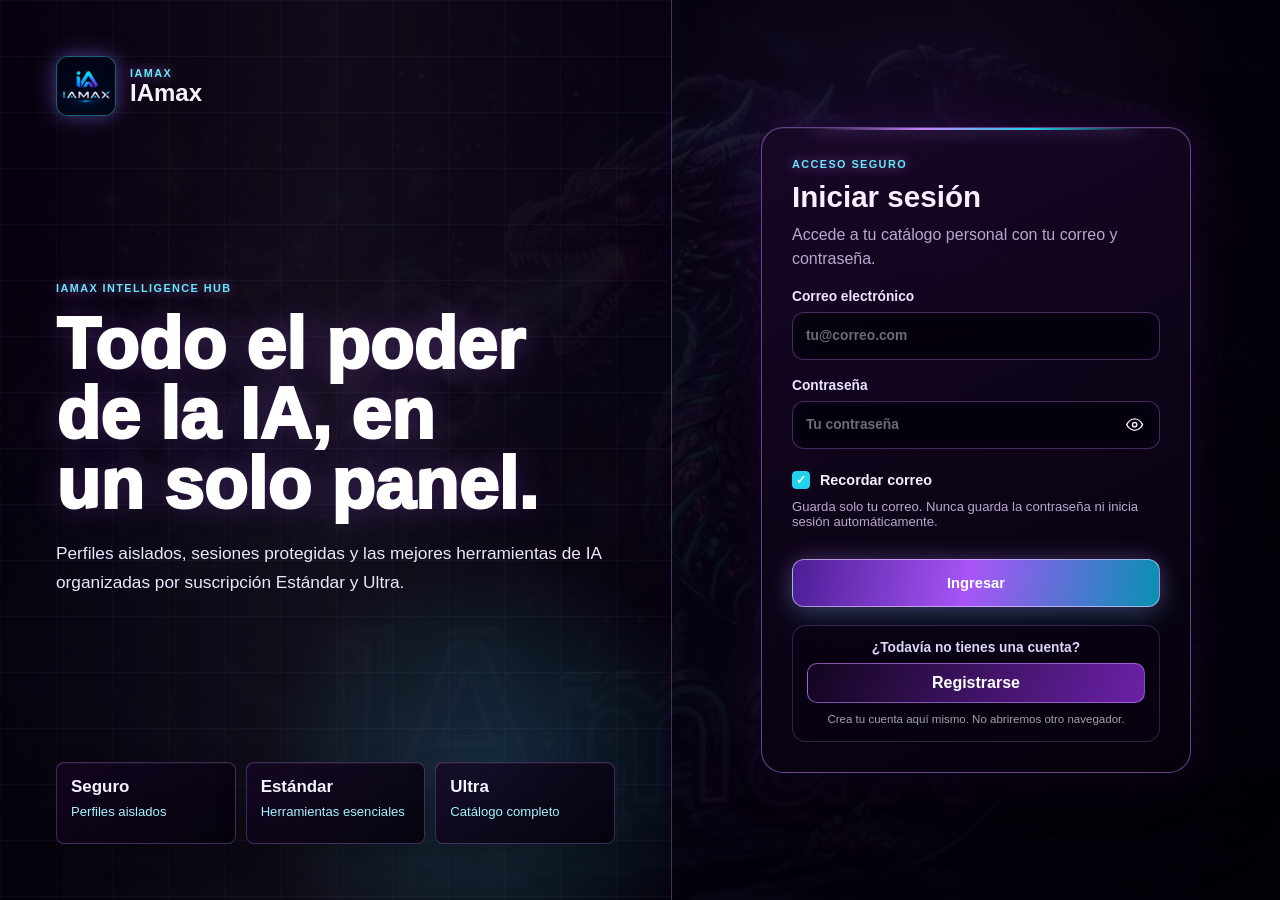
==== commit b0fb295e: "feat(v1.3.9): update all frontend assets, scripts and dashboard from IAmax 1.3.9 while preserving al" ====
--- a/app/src/main/assets/dashboard/index.html
+++ b/app/src/main/assets/dashboard/index.html
@@ -1,60 +1,46 @@
 <!doctype html>
 <html lang="es">
   <head>
+    <script src="../chrome_shim.js"></script>
     <meta charset="UTF-8" />
-    <script src="../chrome_shim.js"></script>
     <meta name="viewport" content="width=device-width, initial-scale=1.0" />
     <meta name="theme-color" content="#060a18" />
     <title>IAmax Dashboard</title>
     <link rel="stylesheet" href="./dashboard.css" />
+    <script>
+      window.addEventListener('error', function(e) {
+        alert("ERROR GLOBAL: " + e.message + " en " + e.filename + ":" + e.lineno);
+      });
+      window.addEventListener('unhandledrejection', function(e) {
+        alert("ERROR ASYNC: " + (e.reason && e.reason.message ? e.reason.message : e.reason));
+      });
+    </script>
   </head>
   <body class="client-dashboard">
-    <div id="extensionLoadingScreen" class="extension-loading-screen" role="status" aria-live="polite" aria-label="Cargando IAmax">
-      <div class="extension-loading-glow" aria-hidden="true"></div>
-      <section class="extension-loading-card">
-        <div class="extension-loading-brand">
-          <span class="brand-mark">IA</span>
-          <div>
-            <p class="eyebrow">IAmax Workspace</p>
-            <h1>Preparando tus perfiles</h1>
-          </div>
-        </div>
-
-        <div class="extension-loading-profiles" aria-hidden="true">
-          <div class="loading-profile-card is-active">
-            <span class="loading-profile-avatar">IA</span>
-            <span class="loading-profile-copy"><i></i><i></i></span>
-            <b></b>
-          </div>
-          <div class="loading-profile-card">
-            <span class="loading-profile-avatar">01</span>
-            <span class="loading-profile-copy"><i></i><i></i></span>
-            <b></b>
-          </div>
-          <div class="loading-profile-card">
-            <span class="loading-profile-avatar">02</span>
-            <span class="loading-profile-copy"><i></i><i></i></span>
-            <b></b>
-          </div>
-        </div>
-
-        <div class="extension-loading-progress" aria-hidden="true"><span></span></div>
-        <p id="extensionLoadingText" class="extension-loading-text">Cargando perfiles y sesiones...</p>
-      </section>
+    <div id="updateBanner" class="update-banner hidden">
+      <span class="update-icon" aria-hidden="true">!</span>
+      <span class="update-text" id="updateBannerText">Hay una nueva version de IAmax disponible.</span>
+      <div class="update-progress hidden" id="updateProgress" aria-live="polite">
+        <span class="update-progress-track"><span id="updateProgressFill"></span></span>
+        <span id="updateProgressLabel">0%</span>
+      </div>
+      <button id="updateBannerLink" class="iamax-btn primary small" type="button">Actualizar ahora</button>
+      <button id="installUpdateButton" class="iamax-btn primary small hidden" type="button">Reiniciar e instalar</button>
+      <button id="closeUpdateBanner" class="close-update-btn" type="button" aria-label="Cerrar aviso">&times;</button>
     </div>
 
     <div id="killSwitchOverlay" class="login-overlay hidden" style="z-index: 99999; background: rgba(1, 3, 10, 0.95); flex-direction: column; align-items: center; justify-content: center; text-align: center; gap: 20px;">
       <div style="background: rgba(255, 0, 85, 0.1); border: 1px solid var(--danger); padding: 40px; border-radius: 16px; max-width: 400px;">
         <h1 style="color: var(--danger); margin-bottom: 16px; font-size: 1.5rem;">Actualizacion obligatoria</h1>
-        <p style="color: var(--muted); margin-bottom: 24px; line-height: 1.5;">Tu version de la extension IAmax es demasiado antigua y ya no es compatible. Descarga e instala la nueva version para continuar.</p>
-        <a id="killSwitchLink" href="#" target="_blank" class="iamax-btn primary" style="width: 100%; justify-content: center;">Descargar nueva version</a>
+        <p style="color: var(--muted); margin-bottom: 24px; line-height: 1.5;">Tu version de IAmax es demasiado antigua y ya no es compatible. Actualiza para continuar.</p>
+        <a id="killSwitchLink" href="#" target="_blank" class="iamax-btn primary" style="width: 100%; justify-content: center;">Actualizar ahora</a>
       </div>
     </div>
 
     <div id="loginOverlay" class="login-overlay">
       <section class="login-brand-panel" aria-label="IAmax">
         <div class="login-brand">
-          <span class="brand-mark">IA</span>
+          <img src="./assets/logo.png" style="width: 60px; height: 60px; border-radius: 12px; object-fit: contain; background: #fff;" alt="Logo" />
           <div>
             <p class="eyebrow">IAmax</p>
             <h1>IAmax</h1>
@@ -62,36 +48,36 @@
         </div>
 
         <div class="login-copy">
-          <p class="eyebrow">Acceso privado</p>
-          <h2>CRM e IAs en un solo panel.</h2>
+          <p class="eyebrow">IAmax Intelligence Hub</p>
+          <h2>Todo el poder de la IA, en un solo panel.</h2>
           <p>
-            WhatsApp, contactos, flujos y asistentes de IA para vender y atender
-            sin cambiar de herramienta, desde escritorio o celular.
+            Perfiles aislados, sesiones protegidas y las mejores herramientas de IA
+            organizadas por suscripción Estándar y Ultra.
           </p>
         </div>
 
         <div class="login-proof-grid" aria-label="Resumen">
           <div>
-            <strong>CRM</strong>
-            <span>Contactos y chats</span>
+            <strong>Seguro</strong>
+            <span>Perfiles aislados</span>
           </div>
           <div>
-            <strong>IAs</strong>
-            <span>Asistentes listos</span>
+            <strong>Estándar</strong>
+            <span>Herramientas esenciales</span>
           </div>
           <div>
-            <strong>Flujos</strong>
-            <span>Automatizaciones</span>
+            <strong>Ultra</strong>
+            <span>Catálogo completo</span>
           </div>
         </div>
       </section>
 
       <section class="login-form-panel" aria-label="Iniciar sesión">
-        <form id="unifiedLoginForm" class="login-card">
+        <form id="unifiedLoginForm" class="login-card" autocomplete="off">
           <div class="login-card-head">
             <p class="eyebrow">Acceso seguro</p>
             <h2>Iniciar sesión</h2>
-            <p>Ingresa con tu correo y contraseña de IAmax.</p>
+            <p>Accede a tu catálogo personal con tu correo y contraseña.</p>
           </div>
 
           <label class="field" for="unifiedEmailInput">
@@ -114,7 +100,8 @@
                 class="unified-input"
                 type="password"
                 placeholder="Tu contraseña"
-                autocomplete="current-password"
+                name="iamax_password_ephemeral"
+                autocomplete="off"
                 required
               />
               <button id="togglePasswordBtn" class="icon-button" type="button" aria-label="Mostrar contraseña">
@@ -126,8 +113,7 @@
             </span>
           </label>
 
-          <div id="unified2faContainer" style="display: none;">
-            <p style="font-size: 13px; color: var(--text-muted); margin-bottom: 12px; margin-top: 12px;">Se requiere código de verificación (2FA).</p>
+          <div id="unified2faContainer" class="hidden">
             <label class="field" for="unified2faInput">
               Código 2FA
               <input
@@ -136,20 +122,57 @@
                 type="text"
                 placeholder="123456"
                 autocomplete="one-time-code"
+                inputmode="numeric"
+                maxlength="6"
+                pattern="[0-9]{6}"
               />
             </label>
+            <button id="cancelUnified2faBtn" class="login-secondary-action" type="button">
+              Volver a correo y contraseña
+            </button>
           </div>
 
           <div class="remember-session-field">
             <label class="remember-session-toggle" for="unifiedRememberSessionInput">
               <input id="unifiedRememberSessionInput" type="checkbox" checked />
-              <span>Recordar sesión</span>
+              <span>Recordar correo</span>
             </label>
-            <small class="remember-session-help">Mantiene tu acceso activo por 30 días en este dispositivo.</small>
+            <small class="remember-session-help">Guarda solo tu correo. Nunca guarda la contraseña ni inicia sesión automáticamente.</small>
           </div>
 
           <button id="unifiedLoginBtn" class="unified-btn" type="submit">Ingresar</button>
+          
+          <div class="login-register-block">
+            <span>¿Todavía no tienes una cuenta?</span>
+            <button type="button" id="registerAccountBtn" class="login-register-btn">Registrarse</button>
+            <small>Crea tu cuenta aquí mismo. No abriremos otro navegador.</small>
+          </div>
+
           <p id="unifiedLoginError" class="form-error" role="alert"></p>
+        </form>
+
+        <form id="inlineSignupForm" class="login-card signup-card hidden" autocomplete="off">
+          <div class="login-card-head signup-card-head">
+            <button id="backToLoginBtn" class="signup-back-btn" type="button" aria-label="Volver a iniciar sesión">← Volver</button>
+            <p class="eyebrow">Nuevo acceso IAmax</p>
+            <h2>Crear mi cuenta</h2>
+            <p>Regístrate para explorar el catálogo. Tu acceso a herramientas se activa al elegir Estándar o Ultra.</p>
+          </div>
+          <label class="field" for="signupBusinessInput">Nombre o negocio
+            <input id="signupBusinessInput" class="unified-input" type="text" placeholder="Tu nombre o negocio" maxlength="120" />
+          </label>
+          <label class="field" for="signupEmailInput">Correo electrónico
+            <input id="signupEmailInput" class="unified-input" type="email" placeholder="tu@correo.com" autocomplete="email" required />
+          </label>
+          <label class="field" for="signupPasswordInput">Crear contraseña
+            <input id="signupPasswordInput" class="unified-input" type="password" placeholder="Mínimo 6 caracteres" autocomplete="new-password" minlength="6" required />
+          </label>
+          <label class="field" for="signupPasswordConfirmInput">Confirmar contraseña
+            <input id="signupPasswordConfirmInput" class="unified-input" type="password" placeholder="Repite tu contraseña" autocomplete="new-password" minlength="6" required />
+          </label>
+          <div class="signup-security-note"><span>◆</span><p>Tus datos están protegidos y encriptados.</p></div>
+          <button id="inlineSignupBtn" class="unified-btn signup-submit-btn" type="submit">Crear cuenta</button>
+          <p id="inlineSignupFeedback" class="form-error" role="status"></p>
         </form>
       </section>
     </div>
@@ -190,17 +213,22 @@
       </button>
       <section id="notificationPanel" class="notification-panel hidden" aria-label="Notificaciones">
         <h3>Notificaciones</h3>
-        <div id="notificationEmpty" class="notification-empty">No hay notificaciones nuevas.</div>
-        <p id="notificationLabel" class="notification-label hidden">Actualizacion version</p>
-        <article id="notificationUpdateCard" class="notification-card hidden">
+        <div id="notificationEmpty" class="notification-empty hidden">No hay notificaciones nuevas.</div>
+        <p id="notificationLabel" class="notification-label">Actualizacion version</p>
+        <article id="notificationUpdateCard" class="notification-card">
           <h4 id="notificationTitle">Cambios disponibles</h4>
           <ol id="notificationList">
-            <li>Actualizacion 1.3.0: inyeccion Google/Gemini y ventana flotante.</li>
-            <li>Bot WhatsApp y perfiles FLOW mas estables.</li>
-            <li>Aviso DEBES ACTUALIZAR en rojo para versiones antiguas.</li>
-            <li>Actualiza a 1.3.0 para seguir usando IAmax.</li>
+            <li>Mejoras en Lovable y herramientas.</li>
+            <li>Menos avisos al abrir.</li>
+            <li>Sesion mas estable.</li>
+            <li>Actualiza a 1.3.3 para seguir usando IAmax.</li>
           </ol>
-          <button id="notificationUpdateAction" class="notification-action" type="button">Descargar</button>
+          <div class="notification-progress hidden" id="notificationProgress" aria-live="polite">
+            <span class="notification-progress-track"><span id="notificationProgressFill"></span></span>
+            <span id="notificationProgressLabel">0%</span>
+          </div>
+          <button id="notificationUpdateAction" class="notification-action" type="button">Actualizar ahora</button>
+          <button id="notificationInstallAction" class="notification-action hidden" type="button">Reiniciar e instalar</button>
         </article>
         <footer class="notification-footer">
           <button id="notificationHistory" type="button">Historial &gt;</button>
@@ -251,7 +279,7 @@
       <aside class="sidebar" aria-label="Navegacion principal">
         <div class="sidebar-header">
           <div class="sidebar-brand-row">
-            <span class="brand-mark brand-mark-small">IA</span>
+            <img src="./assets/logo.png" style="width: 40px; height: 40px; border-radius: 8px; object-fit: contain; background: #fff;" alt="Logo" />
             <div>
               <img src="" id="sidebarLogo" class="sidebar-logo" alt="Logo del panel" />
               <h2 id="brandTitle">IAmax Dashboard</h2>
@@ -268,20 +296,12 @@
                 <path d="M7 11V8a5 5 0 0 1 10 0v3"></path>
               </svg>
               <span>
-                <strong>Authenticator 2FA</strong>
-                <small>Codigos activos</small>
+                <strong>Centro de códigos</strong>
+                <small>Administrado por el Owner</small>
               </span>
             </button>
 
-            <button id="openStreamingButton" class="nav-category shortcut-card shortcut-streaming" type="button">
-              <svg viewBox="0 0 24 24" aria-hidden="true">
-                <polygon points="7 4 20 12 7 20 7 4"></polygon>
-              </svg>
-              <span>
-                <strong>Streaming</strong>
-                <small>Perfiles premium</small>
-              </span>
-            </button>
+            
 
             <button id="openMetodosButton" class="nav-category shortcut-card shortcut-metodos" type="button">
               <svg viewBox="0 0 24 24" aria-hidden="true">
@@ -303,6 +323,7 @@
                 <small>Centro de mensajes</small>
               </span>
             </button>
+
           </div>
 
           <div class="sidebar-section-label">Categorias</div>
@@ -310,8 +331,9 @@
         </div>
 
         <div class="sidebar-footer">
-          <button id="openOwnerPanelBtn" class="ghost-button hidden" type="button" style="color: #fcd34d; margin-bottom: 8px;">⚙️ Panel de Dueño</button>
+          <button id="openOwnerPanelBtn" class="ghost-button owner-panel-button hidden" type="button">Panel de Dueño</button>
           <button id="openConfigButton" class="ghost-button hidden" type="button">Configuracion</button>
+          <button id="logoutButton" class="ghost-button" type="button" style="color: #ff4d4d; border-color: rgba(255, 77, 77, 0.2);">Cerrar sesión</button>
         </div>
       </aside>
 
@@ -339,6 +361,12 @@
               </svg>
               <input id="searchInput" type="search" placeholder="Buscar herramienta..." autocomplete="off" />
             </label>
+            <button id="reloadAppBtn" type="button" class="icon-button" style="margin-left: 12px; background: rgba(255,255,255,0.05); border: 1px solid rgba(255,255,255,0.1); border-radius: 8px; padding: 6px; color: #a1a1aa; cursor: pointer; display: flex; align-items: center; justify-content: center; transition: all 0.2s ease;" title="Recargar panel" aria-label="Recargar panel" onmouseover="this.style.background='rgba(255,255,255,0.1)'; this.style.color='#fff';" onmouseout="this.style.background='rgba(255,255,255,0.05)'; this.style.color='#a1a1aa';">
+              <svg viewBox="0 0 24 24" width="18" height="18" stroke="currentColor" stroke-width="2" fill="none" stroke-linecap="round" stroke-linejoin="round">
+                <polyline points="23 4 23 10 17 10"></polyline>
+                <path d="M20.49 15a9 9 0 1 1-2.12-9.36L23 10"></path>
+              </svg>
+            </button>
           </div>
         </header>
 
@@ -383,6 +411,8 @@
                   <input id="ownerPasswordInput" class="iamax-input" type="password" placeholder="Solo si quieres iniciar como owner" />
                 </label>
               </section>
+
+
             </div>
 
             <footer class="modal-actions">
@@ -396,12 +426,12 @@
           <section class="workspace-modal auth-card auth-modal">
             <header class="workspace-modal-header">
               <div>
-                <p class="eyebrow">Seguridad</p>
-                <h3 class="config-title">Authenticator</h3>
+                <p class="eyebrow">Seguridad · Owner</p>
+                <h3 class="config-title">Centro de códigos 2FA</h3>
               </div>
               <button class="modal-close" id="closeAuthButton" type="button" aria-label="Volver">Volver</button>
             </header>
-            <p class="workspace-modal-subtitle">Codigos de verificacion y credenciales listas para inyectar.</p>
+            <p class="workspace-modal-subtitle">Dos espacios separados: códigos de Authenticator y códigos recibidos por correo. Los nombres se definen desde el Panel de Dueño.</p>
             <div id="authList" class="auth-list"></div>
           </section>
         </section>
@@ -457,31 +487,46 @@
               <iframe id="botIframe" src="about:blank" title="Bot WhatsApp"></iframe>
             </div>
           </section>
-        </section>
-
-        <template id="cardTemplate">
-          <article class="iamax-card">
+            <template id="cardTemplate">
+          <article class="iamax-card kaizen-style">
             <div class="iamax-wallpaper" aria-hidden="true"></div>
-            <button class="iamax-btn danger clear-local-btn clear-cache-floating hidden" type="button" title="Limpiar cookies y sesion local">Limpiar perfil</button>
-            <div class="iamax-overlay">
-              <div class="iamax-head">
-                <div class="iamax-title-block">
-                  <p class="iamax-category tool-category"></p>
-                  <h3 class="iamax-name tool-name"></h3>
-                </div>
-                <div class="live-badge-pc" data-card-id="" aria-label="Usuarios activos"></div>
-              </div>
-              <div class="iamax-footer">
-                <p class="iamax-desc tool-notes"></p>
-                <button class="iamax-btn options-btn" type="button">Opciones</button>
-                <div class="iamax-actions hidden">
-                  <button class="iamax-btn primary inject-card-btn" title="Inyectar credenciales automaticamente" type="button">Inyectar</button>
-                  <button class="iamax-btn tutorial-btn hidden" type="button" title="Ver tutorial de esta herramienta">Tutorial</button>
-                  <button class="iamax-btn fav-btn" title="Favorito" type="button">Favorito</button>
-
-                  <button class="iamax-btn warning report-btn" type="button">Reportar</button>
-                  <button class="iamax-btn primary upload-session-btn hidden" type="button">Guardar sesión</button>
-                </div>
+            
+            <div style="position: absolute; top: 12px; left: 12px; display: flex; gap: 8px; z-index: 10;">
+              <div class="live-badge-pc" data-card-id="" aria-label="Usuarios activos"></div>
+              <div class="session-status-badge hidden" data-card-id="" style="z-index: 3; background: rgba(0, 0, 0, 0.6); backdrop-filter: blur(2px);"></div>
+            </div>
+
+            <div class="owner-card-actions" aria-label="Acciones del dueño">
+              <button class="iamax-btn danger clear-local-btn hidden" type="button">
+                Limpiar perfil
+              </button>
+              <button class="iamax-btn primary upload-session-btn hidden" type="button">
+                Guardar sesión
+              </button>
+            </div>
+
+            <div class="subscription-lock-overlay hidden" aria-hidden="true">
+              <span class="subscription-lock-kicker">SUSCRIPCIÓN REQUERIDA</span>
+              <strong class="subscription-lock-plan">PLAN ESTÁNDAR</strong>
+              <small>Haz clic para adquirir acceso</small>
+            </div>
+            
+            <button class="iamax-btn danger report-btn" type="button" title="Reportar">Reportar</button>
+            
+            <div class="kaizen-bottom-bar" style="background-color: var(--card-accent, #ff7300);">
+               <span class="tool-name"></span>
+            </div>
+
+            <!-- Ocultamos los botones y elementos viejos para no romper dashboard.js -->
+            <div style="display: none;">
+              <p class="iamax-category tool-category"></p>
+              <p class="iamax-desc tool-notes"></p>
+              <button class="iamax-btn options-btn" type="button"></button>
+              <div class="iamax-actions">
+                <button class="iamax-btn primary inject-card-btn" type="button"></button>
+                <button class="iamax-btn tutorial-btn" type="button"></button>
+                <button class="iamax-btn fav-btn" type="button"></button>
+                <span class="session-cloud-badge" data-card-id=""></span>
               </div>
             </div>
           </article>
@@ -489,7 +534,10 @@
       </main>
     </div>
 
-    <script type="module" src="./dashboard.js"></script>
+    <script>
+      if (!window.chrome) window.chrome = {};
+      Object.assign(window.chrome, window.iamaxChrome || {});
+    </script>
+    <script type="module" src="./dashboard.js" onerror="alert('CRITICAL ERROR: No se pudo cargar dashboard.js. Puede ser un problema de rutas o de Electron.')"></script>
   </body>
 </html>
-
--- a/app/src/main/assets/dashboard/dashboard.css
+++ b/app/src/main/assets/dashboard/dashboard.css
@@ -132,209 +132,23 @@
   display: none !important;
 }
 
-/* Pantalla inicial: conserva el lenguaje visual de perfiles del workspace. */
-.extension-loading-screen {
-  position: fixed;
-  inset: 0;
-  z-index: 1000000;
-  display: grid;
-  place-items: center;
-  min-height: 100vh;
-  padding: 24px;
-  overflow: hidden;
-  background:
-    linear-gradient(90deg, rgba(5, 2, 11, 0.94), rgba(5, 2, 11, 0.64), rgba(5, 2, 11, 0.94)),
-    url("./assets/iamax-dragon-bg.jpg") center / cover no-repeat;
-  transition: opacity 0.28s ease, visibility 0.28s ease;
-}
-
-.extension-loading-screen.is-leaving {
-  opacity: 0;
-  visibility: hidden;
-  pointer-events: none;
-}
-
-.extension-loading-glow {
-  position: absolute;
-  width: min(720px, 88vw);
-  aspect-ratio: 1;
-  border-radius: 50%;
-  background: radial-gradient(circle, rgba(34, 211, 238, 0.18), rgba(168, 85, 247, 0.12) 34%, transparent 68%);
-  filter: blur(10px);
-  animation: loadingGlow 3.2s ease-in-out infinite;
-}
-
-.extension-loading-card {
-  position: relative;
-  width: min(620px, 100%);
-  padding: clamp(22px, 4vw, 34px);
-  overflow: hidden;
-  background:
-    linear-gradient(135deg, rgba(192, 132, 252, 0.14), rgba(34, 211, 238, 0.06)),
-    rgba(8, 4, 20, 0.88);
-  border: 1px solid rgba(192, 132, 252, 0.28);
-  border-radius: 18px;
-  box-shadow: 0 30px 90px rgba(0, 0, 0, 0.56), 0 0 42px rgba(34, 211, 238, 0.1);
-  backdrop-filter: blur(22px) saturate(1.1);
-}
-
-.extension-loading-card::after {
-  position: absolute;
-  inset: 0;
-  content: "";
-  pointer-events: none;
-  background: linear-gradient(105deg, transparent 24%, rgba(255, 255, 255, 0.08) 48%, transparent 72%);
-  transform: translateX(-120%);
-  animation: loadingSweep 2.4s ease-in-out infinite;
-}
-
-.extension-loading-brand {
-  position: relative;
-  z-index: 1;
-  display: flex;
-  align-items: center;
-  gap: 14px;
-}
-
-.extension-loading-brand h1 {
-  margin-top: 4px;
-  font-size: clamp(1.25rem, 4vw, 1.75rem);
-  line-height: 1.1;
-}
-
-.extension-loading-profiles {
-  position: relative;
-  z-index: 1;
-  display: grid;
-  gap: 10px;
-  margin: 28px 0 24px;
-}
-
-.loading-profile-card {
-  display: grid;
-  grid-template-columns: 42px 1fr 9px;
-  align-items: center;
-  gap: 12px;
-  min-height: 64px;
-  padding: 10px 13px;
-  opacity: 0.62;
-  background: rgba(12, 6, 26, 0.7);
-  border: 1px solid rgba(192, 132, 252, 0.18);
+.login-secondary-action {
+  width: 100%;
+  margin-top: 10px;
+  border: 1px solid rgba(190, 106, 255, 0.38);
   border-radius: 10px;
-  animation: loadingProfile 1.8s ease-in-out infinite;
-}
-
-.loading-profile-card:nth-child(2) { animation-delay: 0.18s; }
-.loading-profile-card:nth-child(3) { animation-delay: 0.36s; }
-
-.loading-profile-card.is-active {
-  opacity: 1;
-  border-color: rgba(34, 211, 238, 0.4);
-}
-
-.loading-profile-avatar {
-  width: 42px;
-  height: 42px;
-  display: grid;
-  place-items: center;
-  color: #fff;
-  font-size: 0.72rem;
-  font-weight: 900;
-  background: linear-gradient(135deg, #a855f7, #ec4899 48%, #22d3ee);
-  border: 1px solid rgba(255, 255, 255, 0.26);
-  border-radius: 9px;
-}
-
-.loading-profile-copy {
-  display: grid;
-  gap: 8px;
-}
-
-.loading-profile-copy i {
-  display: block;
-  width: min(220px, 74%);
-  height: 7px;
-  background: rgba(255, 255, 255, 0.2);
-  border-radius: 999px;
-}
-
-.loading-profile-copy i:last-child {
-  width: min(140px, 48%);
-  height: 5px;
-  opacity: 0.54;
-}
-
-.loading-profile-card b {
-  width: 8px;
-  height: 8px;
-  background: #35f6bf;
-  border-radius: 50%;
-  box-shadow: 0 0 12px rgba(53, 246, 191, 0.72);
-}
-
-.extension-loading-progress {
-  position: relative;
-  z-index: 1;
-  height: 4px;
-  overflow: hidden;
-  background: rgba(255, 255, 255, 0.08);
-  border-radius: 999px;
-}
-
-.extension-loading-progress span {
-  display: block;
-  width: 46%;
-  height: 100%;
-  background: linear-gradient(90deg, #a855f7, #22d3ee, #35f6bf);
-  border-radius: inherit;
-  box-shadow: 0 0 16px rgba(34, 211, 238, 0.45);
-  animation: loadingProgress 1.25s ease-in-out infinite;
-}
-
-.extension-loading-text {
-  position: relative;
-  z-index: 1;
-  margin-top: 12px;
-  color: var(--muted);
-  font-size: 0.78rem;
-  text-align: center;
-}
-
-@keyframes loadingGlow {
-  0%, 100% { opacity: 0.7; transform: scale(0.94); }
-  50% { opacity: 1; transform: scale(1.06); }
-}
-
-@keyframes loadingSweep {
-  0%, 20% { transform: translateX(-120%); }
-  80%, 100% { transform: translateX(120%); }
-}
-
-@keyframes loadingProfile {
-  0%, 100% { transform: translateY(0); }
-  50% { transform: translateY(-2px); border-color: rgba(34, 211, 238, 0.34); }
-}
-
-@keyframes loadingProgress {
-  0% { transform: translateX(-105%); }
-  100% { transform: translateX(320%); }
-}
-
-@media (max-width: 560px) {
-  .extension-loading-screen { padding: 14px; }
-  .extension-loading-card { padding: 20px 16px; border-radius: 14px; }
-  .extension-loading-profiles { margin: 22px 0 20px; }
-  .loading-profile-card { min-height: 58px; grid-template-columns: 38px 1fr 8px; }
-  .loading-profile-avatar { width: 38px; height: 38px; }
-}
-
-@media (prefers-reduced-motion: reduce) {
-  .extension-loading-glow,
-  .extension-loading-card::after,
-  .loading-profile-card,
-  .extension-loading-progress span {
-    animation: none;
-  }
+  background: rgba(13, 7, 24, 0.72);
+  color: #f4eaff;
+  padding: 10px 12px;
+  cursor: pointer;
+  font: inherit;
+  transition: border-color 160ms ease, box-shadow 160ms ease, transform 160ms ease;
+}
+
+.login-secondary-action:hover {
+  border-color: rgba(222, 163, 255, 0.9);
+  box-shadow: 0 0 18px rgba(158, 55, 255, 0.22);
+  transform: translateY(-1px);
 }
 
 .muted {
@@ -1027,6 +841,15 @@
   box-shadow: 0 14px 30px rgba(59, 130, 246, 0.24);
 }
 
+.iamax-btn:disabled,
+.upload-session-btn:disabled {
+  opacity: 0.45;
+  cursor: not-allowed;
+  filter: grayscale(0.25);
+  box-shadow: none;
+  pointer-events: none;
+}
+
 .iamax-btn.warning {
   color: #ffe5b7;
   background: rgba(248, 184, 78, 0.12);
@@ -1140,9 +963,11 @@
 }
 
 .update-banner {
-  position: sticky;
+  position: fixed;
   top: 0;
-  z-index: 9999;
+  left: 0;
+  right: 0;
+  z-index: 9999999;
   display: flex;
   align-items: center;
   justify-content: center;
@@ -1242,15 +1067,19 @@
 
 .notification-panel {
   position: fixed;
-  top: calc(var(--topbar-height) + 74px);
-  right: 22px;
-  width: min(400px, calc(100vw - 32px));
-  padding: 24px;
+  /* Pegada arriba a la derecha (debajo del banner), no a mitad de pantalla */
+  top: calc(var(--topbar-height) + 10px);
+  right: 16px;
+  width: min(380px, calc(100vw - 28px));
+  max-height: calc(100dvh - var(--topbar-height) - 20px);
+  overflow-y: auto;
+  padding: 18px 18px 16px;
   color: #f8fafc;
   background: rgba(20, 13, 38, 0.98);
   border: 1px solid rgba(139, 92, 246, 0.38);
-  border-radius: 8px;
-  box-shadow: 0 26px 70px rgba(0, 0, 0, 0.46);
+  border-radius: 10px;
+  box-shadow: 0 18px 50px rgba(0, 0, 0, 0.5);
+  z-index: 9600;
 }
 
 .notification-panel h3 {
@@ -1355,9 +1184,12 @@
   }
 
   .notification-panel {
-    top: calc(var(--topbar-height) + 104px);
-    right: 10px;
-    padding: 18px;
+    top: calc(var(--topbar-height) + 8px);
+    right: 8px;
+    left: 8px;
+    width: auto;
+    max-height: calc(100dvh - var(--topbar-height) - 16px);
+    padding: 16px;
   }
 }
 
@@ -1544,6 +1376,20 @@
 
 .sidebar-footer .ghost-button {
   width: 100%;
+}
+
+.sidebar-footer .owner-panel-button {
+  margin-bottom: 8px;
+  color: #fef3c7;
+  border-color: rgba(251, 191, 36, 0.48);
+  background: rgba(251, 191, 36, 0.08);
+  font-weight: 900;
+}
+
+.sidebar-footer .owner-panel-button:hover {
+  color: #ffffff;
+  border-color: rgba(251, 191, 36, 0.78);
+  background: rgba(251, 191, 36, 0.16);
 }
 
 /* Main */
@@ -2033,6 +1879,65 @@
   box-shadow: 0 12px 22px rgba(0, 0, 0, 0.22);
 }
 
+/* Wrapper para badge de sesión + badge de usuarios en vivo */
+.iamax-head-badges {
+  display: flex;
+  flex-direction: column;
+  align-items: flex-end;
+  gap: 5px;
+  flex: 0 0 auto;
+}
+
+/* Badge de estado de sesión guardada (estilo KAIZEN) */
+.session-status-badge {
+  display: inline-flex;
+  align-items: center;
+  gap: 5px;
+  flex: 0 0 auto;
+  padding: 3px 7px;
+  border-radius: 7px;
+  font-size: 0.66rem;
+  font-weight: 800;
+  white-space: nowrap;
+  line-height: 1;
+  transition: opacity 0.25s;
+}
+
+.session-status-badge::before {
+  width: 6px;
+  height: 6px;
+  content: "";
+  border-radius: 50%;
+  flex-shrink: 0;
+}
+
+/* Sesión guardada → verde */
+.session-status-badge.session-active {
+  color: #d1fae5;
+  background: rgba(16, 185, 129, 0.18);
+  border: 1px solid rgba(52, 211, 153, 0.45);
+}
+.session-status-badge.session-active::before {
+  background: #34d399;
+  box-shadow: 0 0 8px rgba(52, 211, 153, 0.9);
+  animation: session-pulse 2s infinite;
+}
+
+/* Sin sesión / primera vez → amarillo */
+.session-status-badge.session-empty {
+  color: #fef3c7;
+  background: rgba(245, 158, 11, 0.15);
+  border: 1px solid rgba(251, 191, 36, 0.38);
+}
+.session-status-badge.session-empty::before {
+  background: #fbbf24;
+}
+
+@keyframes session-pulse {
+  0%, 100% { box-shadow: 0 0 5px rgba(52, 211, 153, 0.7); }
+  50%       { box-shadow: 0 0 12px rgba(52, 211, 153, 1); }
+}
+
 .iamax-head > div:last-child {
   min-width: 0;
 }
@@ -2116,6 +2021,85 @@
   white-space: normal;
 }
 
+/* Compat. Lovable ya no se muestra en tarjetas (solo checkbox Owner) */
+
+/* Badge: estado sesión en la nube por tarjeta */
+.session-cloud-badge {
+  grid-column: 1 / -1;
+  display: inline-flex;
+  align-items: center;
+  justify-content: center;
+  gap: 6px;
+  padding: 6px 10px;
+  border-radius: 999px;
+  font-size: 0.72rem;
+  font-weight: 700;
+  letter-spacing: 0.02em;
+  background: rgba(0, 229, 255, 0.12);
+  border: 1px solid rgba(0, 229, 255, 0.35);
+  color: #7df0ff;
+}
+.session-cloud-badge[data-state="ok"] {
+  background: rgba(0, 230, 138, 0.14);
+  border-color: rgba(0, 230, 138, 0.45);
+  color: #6dffb5;
+}
+.session-cloud-badge[data-state="err"] {
+  background: rgba(255, 77, 106, 0.14);
+  border-color: rgba(255, 77, 106, 0.45);
+  color: #ff8aa0;
+}
+.session-cloud-badge[data-state="busy"] {
+  background: rgba(255, 196, 0, 0.12);
+  border-color: rgba(255, 196, 0, 0.4);
+  color: #ffd56a;
+}
+
+/* Barra de progreso guardar sesión (feedback global) */
+.session-save-progress {
+  display: flex;
+  flex-direction: column;
+  gap: 8px;
+  width: 100%;
+}
+.session-save-progress__row {
+  display: flex;
+  align-items: flex-start;
+  justify-content: space-between;
+  gap: 12px;
+  flex-wrap: wrap;
+}
+.session-save-progress__msg {
+  flex: 1 1 200px;
+  font-size: 0.92rem;
+  line-height: 1.35;
+}
+.session-save-progress__meta {
+  flex: 0 0 auto;
+  font-variant-numeric: tabular-nums;
+  font-weight: 800;
+  font-size: 0.88rem;
+  color: #00e5ff;
+  white-space: nowrap;
+}
+#feedbackBox[data-type="success"] .session-save-progress__meta { color: #00e68a; }
+#feedbackBox[data-type="error"] .session-save-progress__meta { color: #ff6b88; }
+.session-save-progress__track {
+  width: 100%;
+  height: 8px;
+  border-radius: 999px;
+  background: rgba(255, 255, 255, 0.08);
+  overflow: hidden;
+  border: 1px solid rgba(255, 255, 255, 0.08);
+}
+.session-save-progress__fill {
+  height: 100%;
+  width: 0%;
+  border-radius: inherit;
+  transition: width 0.35s ease;
+  box-shadow: 0 0 12px rgba(0, 229, 255, 0.35);
+}
+
 .empty-state-panel {
   position: relative;
   min-height: 230px;
@@ -2180,7 +2164,19 @@
 }
 
 #botDialog.panel-view {
+  position: fixed;
+  inset: 0;
+  z-index: 10060;
+  width: 100vw;
+  height: 100vh;
   padding: 0 !important;
+  align-items: stretch;
+  justify-content: stretch;
+  background: #02040b;
+}
+
+#botDialog.panel-view.hidden {
+  display: none !important;
 }
 
 dialog.config-dialog {
@@ -2343,7 +2339,9 @@
 
 .auth-list {
   display: grid;
-  gap: 12px;
+  grid-template-columns: repeat(2, minmax(0, 1fr));
+  align-items: start;
+  gap: 16px;
   max-height: min(62vh, 560px);
   overflow-y: auto;
   padding: 20px 22px 24px;
@@ -2422,60 +2420,6 @@
 .settings-section h4 {
   color: white;
   font-size: 0.96rem;
-}
-
-/* ── Toggle Mismo Dispositivo por tarjeta ── */
-.card-spoof-row {
-  display: flex;
-  align-items: center;
-  justify-content: space-between;
-  gap: 10px;
-  width: 100%;
-  padding: 7px 10px;
-  border-radius: 8px;
-  background: rgba(255,255,255,0.05);
-  border: 1px solid rgba(255,255,255,0.08);
-  cursor: pointer;
-  user-select: none;
-  margin-top: 4px;
-  transition: background 0.2s;
-}
-.card-spoof-row:hover {
-  background: rgba(255,255,255,0.09);
-}
-.card-spoof-label {
-  font-size: 0.78rem;
-  color: rgba(255,255,255,0.7);
-  font-weight: 500;
-  white-space: nowrap;
-}
-.card-spoof-track {
-  flex-shrink: 0;
-  display: inline-flex;
-  align-items: center;
-  width: 38px;
-  height: 20px;
-  background: rgba(255,255,255,0.15);
-  border-radius: 999px;
-  position: relative;
-  transition: background 0.25s;
-}
-.card-spoof-thumb {
-  position: absolute;
-  left: 2px;
-  width: 16px;
-  height: 16px;
-  background: rgba(255,255,255,0.5);
-  border-radius: 50%;
-  transition: transform 0.25s, background 0.25s;
-  box-shadow: 0 1px 3px rgba(0,0,0,0.4);
-}
-.card-spoof-track.active {
-  background: var(--accent-cyan, #00d4ff);
-}
-.card-spoof-track.active .card-spoof-thumb {
-  transform: translateX(18px);
-  background: #fff;
 }
 
 .modal-actions {
@@ -2529,6 +2473,20 @@
   border: none !important;
   display: flex;
   flex-direction: column;
+}
+
+.bot-header-actions {
+  display: inline-flex;
+  flex-wrap: wrap;
+  align-items: center;
+  justify-content: flex-end;
+  gap: 10px;
+}
+
+.bot-window-button {
+  color: #dff7ff;
+  border-color: rgba(45, 212, 191, 0.38);
+  background: rgba(8, 19, 34, 0.86);
 }
 
 .bot-frame-shell {
@@ -2931,6 +2889,10 @@
 .p12 { left: 96%; animation-delay: -12s; animation-duration: 24s; }
 
 .top-banner {
+  position: sticky !important;
+  top: 0 !important;
+  z-index: 100 !important;
+  display: flex !important;
   background:
     linear-gradient(90deg, rgba(239, 68, 68, 0.4), rgba(168, 85, 247, 0.34) 50%, rgba(34, 211, 238, 0.32)),
     rgba(8, 4, 17, 0.82) !important;
@@ -3207,4 +3169,865 @@
   padding: 0 !important;
   flex: 0 0 44px !important;
 }
-
+/* Estilos estilo Kaizen para las cartas */
+.iamax-card.kaizen-style {
+  position: relative;
+  overflow: hidden;
+  border-radius: 8px;
+  box-shadow: 0 4px 10px rgba(0, 0, 0, 0.3);
+  transition: transform 0.2s ease, box-shadow 0.2s ease;
+  cursor: pointer;
+  display: flex;
+  flex-direction: column;
+  height: 200px; /* ajustar altura si es necesario */
+}
+
+.auth-code-section {
+  min-width: 0;
+  padding: 14px;
+  border: 1px solid rgba(192, 132, 252, 0.2);
+  border-radius: 15px;
+  background: rgba(8, 4, 18, 0.58);
+}
+
+.auth-code-section-email {
+  border-color: rgba(34, 211, 238, 0.24);
+}
+
+.auth-section-header {
+  display: flex;
+  align-items: center;
+  justify-content: space-between;
+  gap: 12px;
+  margin-bottom: 12px;
+}
+
+.auth-section-header h4 {
+  margin: 2px 0 0;
+  color: #fff;
+  font-size: 1rem;
+}
+
+.auth-section-kicker {
+  color: var(--accent-cyan);
+  font-size: 0.68rem;
+  font-weight: 850;
+  letter-spacing: 0.1em;
+  text-transform: uppercase;
+}
+
+.auth-section-count {
+  min-width: 30px;
+  padding: 5px 9px;
+  border-radius: 999px;
+  color: #fff;
+  background: linear-gradient(135deg, rgba(147, 51, 234, 0.9), rgba(8, 145, 178, 0.9));
+  text-align: center;
+  font-size: 0.76rem;
+  font-weight: 900;
+}
+
+.auth-section-grid {
+  display: grid;
+  gap: 10px;
+}
+
+.auth-section-empty {
+  padding: 22px 14px;
+  border: 1px dashed rgba(192, 132, 252, 0.2);
+  border-radius: 12px;
+  color: var(--muted);
+  text-align: center;
+  font-size: 0.8rem;
+  line-height: 1.5;
+}
+
+@media (max-width: 920px) {
+  .auth-list { grid-template-columns: 1fr; }
+}
+
+.auth-source-badge {
+  margin-left: auto;
+  padding: 4px 9px;
+  border: 1px solid rgba(179, 92, 255, 0.5);
+  border-radius: 999px;
+  color: #f7f1ff;
+  background: rgba(25, 7, 43, 0.88);
+  font-size: 10px;
+  font-weight: 800;
+  letter-spacing: 0.04em;
+  text-transform: uppercase;
+}
+
+.auth-source-email,
+.auth-source-email_waiting {
+  border-color: rgba(43, 220, 255, 0.55);
+  color: #bff7ff;
+  box-shadow: 0 0 14px rgba(43, 220, 255, 0.12);
+}
+
+.auth-email-meta {
+  margin: 7px 0 10px;
+  color: var(--text-muted);
+  font-size: 12px;
+}
+
+.auth-action-row {
+  display: flex;
+  flex-wrap: wrap;
+  gap: 8px;
+  margin-top: 10px;
+}
+
+.auth-action-row .iamax-btn {
+  flex: 1 1 150px;
+  min-width: 0;
+}
+
+.iamax-card.kaizen-style:hover {
+  transform: translateY(-5px);
+  box-shadow: 0 8px 20px rgba(0, 0, 0, 0.5);
+}
+
+.iamax-card.kaizen-style .iamax-wallpaper {
+  position: absolute;
+  top: 0; left: 0; right: 0; bottom: 25px; /* Deja espacio para la barra naranja abajo */
+  background-size: cover;
+  background-position: center;
+  z-index: 1;
+}
+
+.iamax-card.kaizen-style .kaizen-bottom-bar {
+  position: absolute;
+  bottom: 0;
+  left: 0;
+  right: 0;
+  height: 30px;
+  z-index: 2;
+  display: flex;
+  align-items: center;
+  justify-content: center;
+  font-weight: bold;
+  font-size: 0.85rem;
+  color: #fff;
+  text-transform: uppercase;
+  letter-spacing: 0.5px;
+  border-bottom-left-radius: 8px;
+  border-bottom-right-radius: 8px;
+}
+
+.iamax-card.kaizen-style .report-btn {
+  position: absolute;
+  top: 42px;
+  bottom: auto;
+  right: 10px;
+  z-index: 3;
+  padding: 4px 10px;
+  font-size: 0.7rem;
+  border-radius: 12px;
+  background-color: rgba(255, 60, 60, 0.9);
+  color: white;
+  border: none;
+  backdrop-filter: blur(4px);
+  opacity: 0.8;
+  transition: opacity 0.2s;
+  pointer-events: auto; /* Ensure clickable */
+}
+
+.iamax-card.kaizen-style .owner-card-actions {
+  position: absolute;
+  bottom: 35px;
+  left: 10px;
+  right: 10px;
+  z-index: 5;
+  display: flex;
+  align-items: center;
+  gap: 6px;
+  min-width: 0;
+}
+
+.iamax-card.kaizen-style .owner-card-actions .iamax-btn {
+  flex: 1 1 0;
+  min-width: 0;
+  min-height: 27px;
+  padding: 5px 7px;
+  border-radius: 999px;
+  color: #ffffff;
+  background: rgba(20, 4, 31, 0.92);
+  border: 1px solid rgba(192, 132, 252, 0.72);
+  box-shadow: 0 0 15px rgba(126, 34, 206, 0.3);
+  font-size: 0.64rem;
+  font-weight: 800;
+  line-height: 1;
+  white-space: nowrap;
+}
+
+.iamax-card.kaizen-style .owner-card-actions .clear-local-btn {
+  border-color: rgba(248, 113, 113, 0.76);
+  box-shadow: 0 0 15px rgba(239, 68, 68, 0.3);
+}
+
+.iamax-card.kaizen-style .owner-card-actions .iamax-btn:hover {
+  color: #ffffff;
+  background: linear-gradient(135deg, #581c87, #7e22ce);
+  border-color: #f5d0fe;
+}
+
+.iamax-card.kaizen-style .owner-card-actions .clear-local-btn:hover {
+  background: linear-gradient(135deg, #7f1d1d, #581c87);
+  border-color: #fecaca;
+}
+
+.iamax-card.kaizen-style .report-btn:hover {
+  opacity: 1;
+  background-color: red;
+}
+
+.iamax-card.kaizen-style .live-badge-pc {
+    z-index: 3;
+    background: rgba(0, 0, 0, 0.6);
+    padding: 4px 8px;
+    border-radius: 4px;
+    font-size: 0.75rem;
+    color: #fff;
+    backdrop-filter: blur(2px);
+}
+/* IAmax Hacker Purple surface v2 */
+body.client-dashboard {
+  background:
+    radial-gradient(circle at 18% 14%, rgba(126, 34, 206, 0.24), transparent 32%),
+    radial-gradient(circle at 82% 24%, rgba(168, 85, 247, 0.16), transparent 34%),
+    radial-gradient(circle at 52% 88%, rgba(255, 255, 255, 0.045), transparent 28%),
+    linear-gradient(180deg, #030006 0%, #07020d 48%, #010103 100%) !important;
+}
+.bg-image {
+  background:
+    linear-gradient(120deg, rgba(0, 0, 0, 0.88), rgba(88, 28, 135, 0.28) 46%, rgba(0, 0, 0, 0.9)),
+    url("./assets/iamax-dragon-bg.jpg") center / cover no-repeat !important;
+  background-blend-mode: multiply, luminosity;
+  filter: grayscale(0.35) brightness(0.52) contrast(1.22) saturate(0.82);
+  opacity: 0.92;
+}
+.bg-overlay {
+  background:
+    repeating-linear-gradient(0deg, rgba(255, 255, 255, 0.018) 0 1px, transparent 1px 48px),
+    repeating-linear-gradient(90deg, rgba(168, 85, 247, 0.035) 0 1px, transparent 1px 48px),
+    radial-gradient(circle at 68% 22%, rgba(168, 85, 247, 0.27), transparent 28%),
+    radial-gradient(circle at 34% 58%, rgba(124, 58, 237, 0.16), transparent 36%),
+    linear-gradient(90deg, rgba(0, 0, 0, 0.94), rgba(10, 3, 18, 0.56) 48%, rgba(0, 0, 0, 0.92)),
+    linear-gradient(180deg, rgba(0, 0, 0, 0.28), rgba(0, 0, 0, 0.88)) !important;
+}
+.particle.purple,
+.particle.cyan {
+  background: #a855f7;
+  box-shadow: 0 0 14px #a855f7, 0 0 28px rgba(168, 85, 247, 0.45);
+}
+.particle.pink,
+.particle.gold {
+  background: #ffffff;
+  box-shadow: 0 0 12px rgba(255, 255, 255, 0.95), 0 0 24px rgba(192, 132, 252, 0.35);
+}
+.update-banner,
+.top-banner,
+body.is-owner-session .top-banner.owner-mode {
+  color: #ffffff !important;
+  background: linear-gradient(90deg, rgba(3, 0, 7, 0.99), rgba(76, 29, 149, 0.97) 46%, rgba(10, 2, 18, 0.99)) !important;
+  border-bottom: 1px solid rgba(192, 132, 252, 0.62) !important;
+  box-shadow: 0 0 28px rgba(126, 34, 206, 0.36), 0 12px 34px rgba(0, 0, 0, 0.42) !important;
+}
+.update-icon {
+  color: #ffffff !important;
+  border-color: rgba(255, 255, 255, 0.72) !important;
+  box-shadow: 0 0 16px rgba(192, 132, 252, 0.72);
+}
+.update-banner .iamax-btn {
+  color: #ffffff !important;
+  background: linear-gradient(135deg, #9333ea, #581c87) !important;
+  border-color: rgba(255, 255, 255, 0.32) !important;
+  box-shadow: 0 0 18px rgba(168, 85, 247, 0.45) !important;
+}
+.close-update-btn,
+.close-update-btn:hover,
+.top-banner span,
+body.is-owner-session .top-banner.owner-mode strong {
+  color: #ffffff !important;
+  text-shadow: 0 0 14px rgba(192, 132, 252, 0.8) !important;
+}
+.top-banner::before,
+.top-banner::after {
+  background: #ffffff !important;
+  box-shadow: 0 0 12px #ffffff, 0 0 24px rgba(168, 85, 247, 0.8) !important;
+}
+.sidebar {
+  border-right-color: rgba(168, 85, 247, 0.25) !important;
+}
+.main-header {
+  border-bottom-color: rgba(168, 85, 247, 0.2) !important;
+}
+.extension-hero {
+  background:
+    linear-gradient(135deg, rgba(88, 28, 135, 0.26), rgba(0, 0, 0, 0.82) 54%, rgba(124, 58, 237, 0.12)),
+    rgba(4, 1, 9, 0.84) !important;
+  border-color: rgba(192, 132, 252, 0.32) !important;
+  box-shadow:
+    0 22px 70px rgba(0, 0, 0, 0.5),
+    inset 0 1px 0 rgba(255, 255, 255, 0.08),
+    0 0 34px rgba(126, 34, 206, 0.14) !important;
+}
+.extension-hero-stats span {
+  background: rgba(8, 3, 15, 0.72) !important;
+  border-color: rgba(192, 132, 252, 0.25) !important;
+}
+/* IAmax Hacker Purple components v3 */
+:root {
+  --blue: #c084fc;
+  --cyan: #d8b4fe;
+  --teal: #a855f7;
+  --green: #f5f3ff;
+  --line-strong: rgba(192, 132, 252, 0.5);
+}
+
+.sidebar {
+  background:
+    radial-gradient(circle at 12% 4%, rgba(126, 34, 206, 0.2), transparent 28%),
+    linear-gradient(180deg, rgba(8, 2, 15, 0.99), rgba(2, 0, 5, 0.995)) !important;
+  border-right: 1px solid rgba(192, 132, 252, 0.3) !important;
+  box-shadow: 18px 0 55px rgba(0, 0, 0, 0.48), 4px 0 22px rgba(126, 34, 206, 0.12);
+}
+
+.sidebar-header {
+  border-bottom-color: rgba(192, 132, 252, 0.2) !important;
+}
+
+.sidebar-brand-row h2,
+.section-heading h2 {
+  color: #ffffff !important;
+  text-shadow: 0 0 18px rgba(192, 132, 252, 0.38);
+}
+
+.sidebar-brand-row p,
+.shortcut-card small {
+  color: #b9a9ca !important;
+}
+
+.sidebar-section-label,
+.eyebrow {
+  color: #e9d5ff !important;
+  text-shadow: 0 0 12px rgba(192, 132, 252, 0.72) !important;
+}
+
+.sidebar-section-label {
+  display: flex;
+  align-items: center;
+  gap: 10px;
+  margin: 12px 2px 8px !important;
+  letter-spacing: 0.13em;
+}
+
+.sidebar-section-label::after {
+  height: 1px;
+  flex: 1;
+  content: "";
+  background: linear-gradient(90deg, rgba(192, 132, 252, 0.78), transparent);
+  box-shadow: 0 0 10px rgba(168, 85, 247, 0.5);
+}
+
+.nav-category,
+.shortcut-card {
+  color: #e9e4f2 !important;
+  background:
+    linear-gradient(110deg, rgba(126, 34, 206, 0.08), transparent 62%),
+    rgba(5, 1, 10, 0.82) !important;
+  border: 1px solid rgba(168, 85, 247, 0.24) !important;
+  border-radius: 10px !important;
+  box-shadow: inset 0 1px 0 rgba(255, 255, 255, 0.035);
+}
+
+.shortcut-card {
+  border-left: 3px solid #9333ea !important;
+}
+
+.shortcut-card:nth-child(2) {
+  border-left-color: #c084fc !important;
+}
+
+.shortcut-card:nth-child(3) {
+  border-left-color: #ffffff !important;
+}
+
+.nav-category svg,
+.shortcut-card svg {
+  color: #d8b4fe !important;
+  filter: drop-shadow(0 0 5px rgba(192, 132, 252, 0.55));
+}
+
+.nav-category:hover,
+.nav-category.active,
+.shortcut-card:hover {
+  color: #ffffff !important;
+  background:
+    linear-gradient(105deg, rgba(147, 51, 234, 0.76), rgba(88, 28, 135, 0.42) 62%, rgba(8, 2, 15, 0.95)) !important;
+  border-color: rgba(233, 213, 255, 0.78) !important;
+  box-shadow:
+    0 0 0 1px rgba(192, 132, 252, 0.16),
+    0 0 24px rgba(126, 34, 206, 0.32),
+    inset 0 1px 0 rgba(255, 255, 255, 0.14) !important;
+}
+
+.main-header {
+  background:
+    linear-gradient(90deg, rgba(3, 0, 7, 0.98), rgba(24, 5, 39, 0.94) 58%, rgba(3, 0, 8, 0.99)) !important;
+  border-bottom: 1px solid rgba(192, 132, 252, 0.26) !important;
+  box-shadow: 0 12px 38px rgba(0, 0, 0, 0.36), 0 2px 18px rgba(126, 34, 206, 0.12);
+}
+
+.user-welcome {
+  color: #f5f3ff !important;
+}
+
+.live-dot {
+  background: #ffffff !important;
+  box-shadow: 0 0 7px #ffffff, 0 0 16px #a855f7 !important;
+}
+
+.search-shell {
+  background: rgba(5, 1, 10, 0.78) !important;
+  border: 1px solid rgba(168, 85, 247, 0.3) !important;
+  box-shadow: inset 0 1px 0 rgba(255, 255, 255, 0.035);
+}
+
+.search-shell svg {
+  color: #c084fc !important;
+  filter: drop-shadow(0 0 5px rgba(192, 132, 252, 0.45));
+}
+
+.search-shell:focus-within {
+  border-color: rgba(233, 213, 255, 0.76) !important;
+  box-shadow: 0 0 0 3px rgba(147, 51, 234, 0.16), 0 0 22px rgba(126, 34, 206, 0.26) !important;
+}
+
+.referral-center-button,
+.notification-bell,
+#reloadAppBtn {
+  color: #ffffff !important;
+  background:
+    linear-gradient(135deg, rgba(126, 34, 206, 0.95), rgba(42, 9, 66, 0.98)) !important;
+  border: 1px solid rgba(233, 213, 255, 0.42) !important;
+  border-radius: 11px !important;
+  box-shadow: 0 0 20px rgba(126, 34, 206, 0.24), inset 0 1px 0 rgba(255, 255, 255, 0.13) !important;
+}
+
+.referral-center-button:hover,
+.notification-bell:hover,
+#reloadAppBtn:hover {
+  background: linear-gradient(135deg, #9333ea, #3b0764) !important;
+  border-color: rgba(255, 255, 255, 0.72) !important;
+  box-shadow: 0 0 28px rgba(168, 85, 247, 0.48) !important;
+  transform: translateY(-1px);
+}
+
+.catalog-section {
+  border-top-color: rgba(168, 85, 247, 0.2) !important;
+}
+
+.catalog-section::after {
+  position: absolute;
+  top: 8px;
+  right: 2px;
+  width: 52px;
+  height: 18px;
+  content: "";
+  border-top: 1px solid rgba(233, 213, 255, 0.7);
+  border-right: 1px solid rgba(168, 85, 247, 0.7);
+  border-top-right-radius: 8px;
+  box-shadow: 5px -4px 15px rgba(126, 34, 206, 0.24);
+  pointer-events: none;
+}
+
+.section-heading {
+  padding-left: 13px;
+}
+
+.section-heading::before {
+  position: absolute;
+  left: 0;
+  width: 3px;
+  height: 34px;
+  content: "";
+  background: linear-gradient(180deg, #ffffff, #9333ea);
+  border-radius: 999px;
+  box-shadow: 0 0 14px rgba(192, 132, 252, 0.72);
+}
+
+.iamax-card.kaizen-style {
+  background: #06010b !important;
+  border: 1px solid rgba(168, 85, 247, 0.42) !important;
+  border-radius: 14px !important;
+  box-shadow:
+    0 14px 38px rgba(0, 0, 0, 0.48),
+    0 0 0 1px rgba(192, 132, 252, 0.035),
+    0 0 22px rgba(88, 28, 135, 0.1) !important;
+}
+
+.iamax-card.kaizen-style:hover {
+  border-color: rgba(233, 213, 255, 0.86) !important;
+  box-shadow:
+    0 22px 52px rgba(0, 0, 0, 0.58),
+    0 0 0 1px rgba(255, 255, 255, 0.14),
+    0 0 34px rgba(147, 51, 234, 0.42) !important;
+  transform: translateY(-6px) scale(1.012);
+}
+
+.iamax-card.kaizen-style .iamax-wallpaper[style*="linear-gradient"] {
+  background:
+    radial-gradient(circle at 72% 22%, rgba(233, 213, 255, 0.2), transparent 24%),
+    linear-gradient(135deg, #050109 0%, #4c1d95 54%, #100018 100%) !important;
+}
+
+.iamax-card.kaizen-style .kaizen-bottom-bar {
+  height: 32px;
+  color: #ffffff !important;
+  background: linear-gradient(90deg, #16051f 0%, #7e22ce 46%, #2e0750 100%) !important;
+  border-top: 1px solid rgba(233, 213, 255, 0.48);
+  border-bottom-left-radius: 13px;
+  border-bottom-right-radius: 13px;
+  box-shadow: 0 -5px 20px rgba(88, 28, 135, 0.38);
+  text-shadow: 0 0 10px rgba(255, 255, 255, 0.44);
+}
+
+.iamax-card.kaizen-style .report-btn {
+  color: #f5f3ff !important;
+  background: rgba(5, 1, 10, 0.82) !important;
+  border: 1px solid rgba(192, 132, 252, 0.42) !important;
+  border-radius: 999px !important;
+  box-shadow: 0 0 14px rgba(88, 28, 135, 0.28);
+  opacity: 0.92;
+}
+
+.iamax-card.kaizen-style .report-btn:hover {
+  color: #ffffff !important;
+  background: #6b21a8 !important;
+  border-color: #e9d5ff !important;
+  box-shadow: 0 0 22px rgba(168, 85, 247, 0.54);
+}
+
+/* Cliente: la acción de reporte pertenece a la franja inferior de la tarjeta.
+   El modo Owner conserva Reportar arriba y sus acciones administrativas abajo. */
+body.client-dashboard:not(.is-owner-session) .iamax-card.kaizen-style .report-btn {
+  top: auto;
+  right: 10px;
+  bottom: 40px;
+  left: 10px;
+  width: auto;
+  min-height: 27px;
+  display: flex;
+  align-items: center;
+  justify-content: center;
+  padding: 5px 10px;
+  font-size: 0.68rem;
+  font-weight: 800;
+  line-height: 1;
+}
+
+/* ── Login IAmax: negro + morado hacker + cian ─────────────────────────── */
+.login-overlay {
+  background:
+    radial-gradient(circle at 74% 22%, rgba(168, 85, 247, 0.2), transparent 27%),
+    radial-gradient(circle at 20% 76%, rgba(34, 211, 238, 0.11), transparent 34%),
+    linear-gradient(90deg, rgba(3, 0, 8, 0.96), rgba(10, 2, 20, 0.78), rgba(2, 0, 7, 0.96)),
+    url("./assets/iamax-dragon-bg.jpg") center / cover no-repeat !important;
+}
+
+.login-brand-panel {
+  background:
+    linear-gradient(145deg, rgba(10, 2, 20, 0.62), rgba(3, 0, 8, 0.88)) !important;
+  border-right: 1px solid rgba(192, 132, 252, 0.34) !important;
+}
+
+.login-brand img {
+  background: #050109 !important;
+  border: 1px solid rgba(34, 211, 238, 0.48);
+  box-shadow: 0 0 26px rgba(168, 85, 247, 0.4), 0 0 14px rgba(34, 211, 238, 0.18);
+}
+
+.login-copy h2 {
+  color: #fff !important;
+  text-shadow: 0 0 32px rgba(168, 85, 247, 0.28);
+}
+
+.login-proof-grid div {
+  background: linear-gradient(145deg, rgba(22, 5, 36, 0.76), rgba(4, 1, 10, 0.88)) !important;
+  border: 1px solid rgba(192, 132, 252, 0.3) !important;
+  box-shadow: inset 0 1px 0 rgba(255, 255, 255, 0.05), 0 12px 28px rgba(0, 0, 0, 0.24);
+}
+
+.login-proof-grid strong {
+  color: #f5f3ff;
+}
+
+.login-proof-grid span {
+  color: #a5f3fc;
+}
+
+.login-form-panel {
+  position: relative;
+  background: linear-gradient(160deg, rgba(6, 1, 12, 0.4), rgba(3, 0, 8, 0.78));
+}
+
+.login-card {
+  position: relative;
+  overflow: hidden;
+  padding: 30px !important;
+  background: linear-gradient(155deg, rgba(24, 8, 39, 0.95), rgba(5, 1, 12, 0.97)) !important;
+  border: 1px solid rgba(192, 132, 252, 0.5) !important;
+  border-radius: 22px !important;
+  box-shadow:
+    0 30px 80px rgba(0, 0, 0, 0.62),
+    0 0 44px rgba(126, 34, 206, 0.22),
+    inset 0 1px 0 rgba(255, 255, 255, 0.07) !important;
+}
+
+.login-card::before {
+  position: absolute;
+  top: 0;
+  left: 12%;
+  width: 76%;
+  height: 2px;
+  content: "";
+  background: linear-gradient(90deg, transparent, #c084fc, #22d3ee, transparent);
+  box-shadow: 0 0 16px rgba(192, 132, 252, 0.88);
+}
+
+.login-card-head .eyebrow,
+.login-brand .eyebrow,
+.login-copy .eyebrow {
+  color: #67e8f9 !important;
+  letter-spacing: 0.13em;
+}
+
+.login-card .unified-input {
+  min-height: 48px;
+  color: #fff !important;
+  background: rgba(3, 0, 9, 0.82) !important;
+  border: 1px solid rgba(192, 132, 252, 0.34) !important;
+  border-radius: 12px !important;
+  box-shadow: inset 0 0 18px rgba(76, 29, 149, 0.12);
+}
+
+.login-card .unified-input:focus {
+  border-color: #c084fc !important;
+  box-shadow: 0 0 0 3px rgba(168, 85, 247, 0.15), 0 0 24px rgba(168, 85, 247, 0.2) !important;
+}
+
+.unified-btn {
+  min-height: 48px;
+  color: #fff !important;
+  background: linear-gradient(100deg, #4c1d95 0%, #a855f7 48%, #0891b2 100%) !important;
+  border: 1px solid rgba(233, 213, 255, 0.62) !important;
+  border-radius: 12px !important;
+  box-shadow: 0 12px 28px rgba(88, 28, 135, 0.42), 0 0 24px rgba(34, 211, 238, 0.14);
+}
+
+.unified-btn:hover {
+  filter: brightness(1.13);
+  transform: translateY(-1px);
+}
+
+.login-register-block {
+  display: grid;
+  gap: 8px;
+  padding: 14px;
+  text-align: center;
+  background: rgba(9, 2, 18, 0.76);
+  border: 1px solid rgba(192, 132, 252, 0.24);
+  border-radius: 14px;
+}
+
+.login-register-block > span {
+  color: #ddd6fe;
+  font-size: 0.86rem;
+  font-weight: 700;
+}
+
+.login-register-block > small {
+  color: #a1a1aa;
+  font-size: 0.72rem;
+  line-height: 1.45;
+}
+
+.login-register-btn {
+  min-height: 40px;
+  color: #fff;
+  background: linear-gradient(110deg, #12051f, #6b21a8);
+  border: 1px solid rgba(192, 132, 252, 0.62);
+  border-radius: 10px;
+  font-weight: 850;
+  cursor: pointer;
+  transition: transform 160ms ease, box-shadow 160ms ease, border-color 160ms ease;
+}
+
+.login-register-btn:hover {
+  transform: translateY(-1px);
+  border-color: #67e8f9;
+  box-shadow: 0 0 22px rgba(168, 85, 247, 0.34), 0 0 12px rgba(34, 211, 238, 0.18);
+}
+
+.signup-card {
+  position: relative;
+  border-color: rgba(192, 132, 252, .58);
+  background:
+    radial-gradient(circle at 86% 8%, rgba(34, 211, 238, .12), transparent 31%),
+    radial-gradient(circle at 8% 90%, rgba(217, 70, 239, .13), transparent 34%),
+    linear-gradient(155deg, rgba(10, 2, 22, .98), rgba(27, 4, 48, .97));
+  box-shadow: 0 28px 80px rgba(0, 0, 0, .68), 0 0 38px rgba(147, 51, 234, .22), inset 0 1px rgba(255,255,255,.05);
+  overflow: hidden;
+}
+
+.signup-card::before {
+  content: "";
+  position: absolute;
+  inset: 0 0 auto;
+  height: 2px;
+  background: linear-gradient(90deg, transparent, #d946ef, #22d3ee, transparent);
+}
+
+.signup-card-head { padding-top: 18px; }
+.signup-back-btn {
+  position: absolute;
+  top: 18px;
+  right: 20px;
+  border: 1px solid rgba(192,132,252,.32);
+  border-radius: 999px;
+  color: #e9d5ff;
+  background: rgba(0,0,0,.3);
+  padding: 7px 12px;
+  cursor: pointer;
+  font-weight: 800;
+}
+.signup-back-btn:hover { border-color: #22d3ee; color: #fff; box-shadow: 0 0 18px rgba(34,211,238,.18); }
+.signup-security-note {
+  display: flex;
+  gap: 10px;
+  align-items: flex-start;
+  padding: 11px 13px;
+  border: 1px solid rgba(34,211,238,.22);
+  border-radius: 12px;
+  color: rgba(237,233,254,.72);
+  background: rgba(34,211,238,.055);
+  font-size: 12px;
+  line-height: 1.45;
+}
+.signup-security-note span { color: #22d3ee; text-shadow: 0 0 10px #22d3ee; }
+.signup-security-note p { margin: 0; }
+.signup-submit-btn { background: linear-gradient(100deg, #6d28d9, #d946ef 52%, #0891b2); box-shadow: 0 12px 28px rgba(126,34,206,.34); }
+.signup-card .unified-input:focus { border-color: #22d3ee; box-shadow: 0 0 0 3px rgba(34,211,238,.09), 0 0 18px rgba(168,85,247,.15); }
+.form-error.is-success { display: block; color: #6ee7b7; border-color: rgba(52,211,153,.35); background: rgba(6,78,59,.25); }
+
+/* ── Catálogo visible sin suscripción: nunca expone URLs ni secretos ───── */
+.subscription-lock-overlay {
+  position: absolute;
+  inset: 0 0 32px;
+  z-index: 8;
+  display: flex;
+  flex-direction: column;
+  align-items: center;
+  justify-content: center;
+  gap: 7px;
+  padding: 18px;
+  text-align: center;
+  color: #fff;
+  background:
+    radial-gradient(circle at 50% 44%, rgba(126, 34, 206, 0.32), transparent 42%),
+    linear-gradient(180deg, rgba(3, 0, 8, 0.2), rgba(3, 0, 8, 0.88));
+  backdrop-filter: grayscale(0.35) brightness(0.64);
+}
+
+.subscription-lock-kicker {
+  color: #67e8f9;
+  font-size: 0.62rem;
+  font-weight: 900;
+  letter-spacing: 0.12em;
+}
+
+.subscription-lock-plan {
+  color: #fff;
+  font-size: clamp(1.25rem, 2vw, 1.75rem);
+  font-weight: 950;
+  letter-spacing: 0.04em;
+  text-shadow: 0 0 18px #7e22ce, 0 0 7px #22d3ee;
+}
+
+.subscription-lock-overlay small {
+  color: #e9d5ff;
+  font-size: 0.72rem;
+  font-weight: 750;
+}
+
+.subscription-locked-card {
+  cursor: pointer;
+}
+
+.subscription-locked-card:hover .subscription-lock-overlay,
+.subscription-locked-card:focus-visible .subscription-lock-overlay {
+  background:
+    radial-gradient(circle at 50% 44%, rgba(168, 85, 247, 0.48), transparent 44%),
+    linear-gradient(180deg, rgba(3, 0, 8, 0.16), rgba(3, 0, 8, 0.82));
+}
+
+.catalog-only-plan-badge {
+  color: #fef3c7;
+  background: rgba(245, 158, 11, 0.12);
+  border: 1px solid rgba(251, 191, 36, 0.34);
+  border-radius: 999px;
+  padding: 4px 10px;
+}
+
+.iamax-card.kaizen-style .live-badge-pc,
+.session-status-badge {
+  color: #ffffff !important;
+  background: rgba(7, 1, 12, 0.82) !important;
+  border: 1px solid rgba(192, 132, 252, 0.48) !important;
+  border-radius: 999px !important;
+  box-shadow: 0 0 14px rgba(88, 28, 135, 0.28);
+  backdrop-filter: blur(7px) !important;
+}
+
+.live-badge-pc::before {
+  background: #ffffff !important;
+  box-shadow: 0 0 7px #ffffff, 0 0 14px #a855f7 !important;
+}
+
+.referral-client-panel,
+.notification-panel {
+  background:
+    radial-gradient(circle at 92% 4%, rgba(126, 34, 206, 0.24), transparent 34%),
+    rgba(5, 1, 10, 0.985) !important;
+  border-color: rgba(192, 132, 252, 0.48) !important;
+  border-radius: 14px !important;
+  box-shadow: 0 28px 80px rgba(0, 0, 0, 0.66), 0 0 34px rgba(88, 28, 135, 0.22) !important;
+}
+
+* {
+  scrollbar-color: #7e22ce #050108;
+}
+
+::-webkit-scrollbar {
+  width: 11px;
+  height: 11px;
+}
+
+::-webkit-scrollbar-track {
+  background: #050108;
+  border-left: 1px solid rgba(168, 85, 247, 0.12);
+}
+
+::-webkit-scrollbar-thumb {
+  background: linear-gradient(180deg, #a855f7, #4c1d95);
+  border: 2px solid #050108;
+  border-radius: 999px;
+  box-shadow: 0 0 12px rgba(168, 85, 247, 0.42);
+}
+
+::-webkit-scrollbar-corner {
+  background: #050108;
+}
